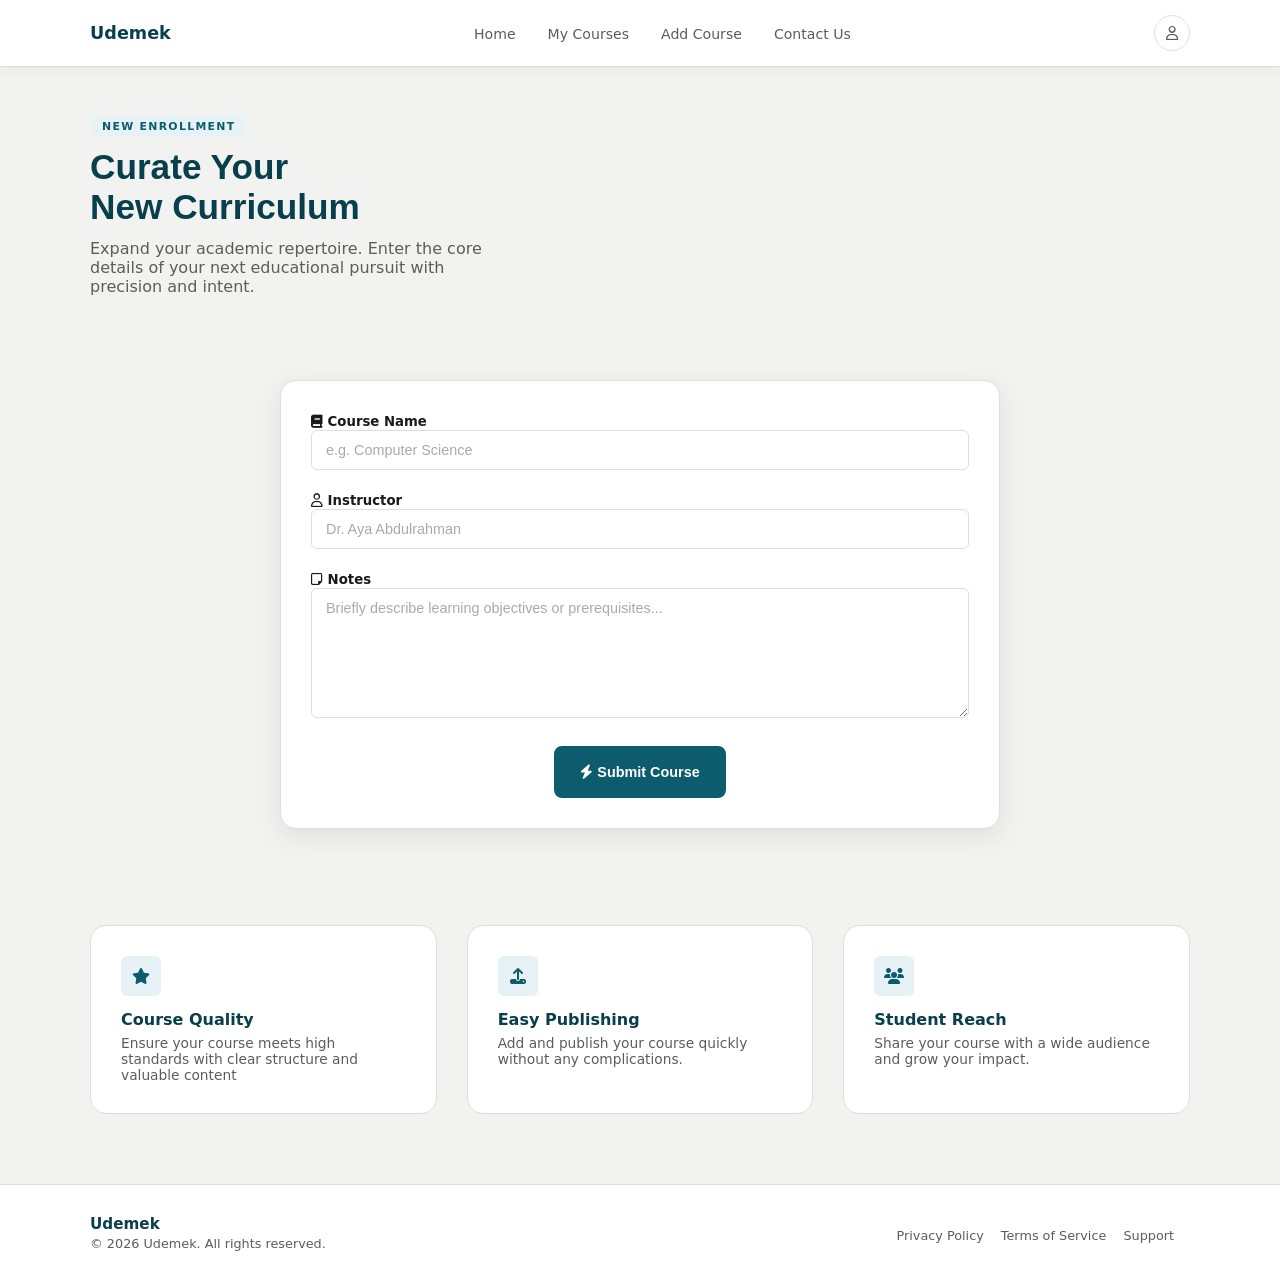
==== add.html @ 5575393f "finish add page" ====
<!DOCTYPE html>
<html lang="en">

<head>
    <meta charset="UTF-8" />
    <meta name="viewport" content="width=device-width, initial-scale=1.0" />
    <title>Udemek</title>
    <link rel="stylesheet" href="https://cdnjs.cloudflare.com/ajax/libs/font-awesome/6.5.1/css/all.min.css" />
    <link rel="stylesheet" href="style.css" />
</head>

<body>
    <!-- Header and Nav -->
    <header>
        <div class="container">
            <nav class="navbar">
                <a href="index.html" class="nav-brand"><b>Udemek</b></a>

                <!-- links -->
                <ul class="nav-links">
                    <li><a href="index.html" class="active">Home</a></li>
                    <li><a href="mycourses.html">My Courses</a></li>
                    <li><a href="add.html">Add Course</a></li>
                    <li><a href="contact.html">Contact Us</a></li>
                </ul>

                <!-- Nav right -->
                <div class="nav-right">
                    <a href="#" class="nav-icon" aria-label="Profile">
                        <i class="fa-regular fa-user"></i>
                    </a>
                </div>
            </nav>
        </div>
    </header>

    <!-- main -->
    <main>
        <section class="add-hero">
            <div class="container">
                <div class="add-hero-grid">

                    <div>
                        <span class="label-chip">New Enrollment</span>
                        <h1>Curate Your<br />New Curriculum</h1>
                        <p>
                            Expand your academic repertoire. Enter the core details of your next
                            educational pursuit with precision and intent.
                        </p>
                    </div>

                </div>

            </div>
        </section>

        <!-- Form Section -->
        <section class="form-section">
            <div class="container">
                <div class="form-card">
                    <form action="#" method="get"> <!-- i used get for testing  -->

                        <!-- Course Name -->
                        <div class="form-row">
                            <div class="form-group">
                                <label class="form-label">
                                    <i class="fa-solid fa-book"></i> Course Name
                                </label>
                                <input class="form-input" type="text" placeholder="e.g. Computer Science " />
                            </div>
                        </div>

                        <!-- Instructor -->
                        <div class="form-row ">
                            <div class="form-group">
                                <label class="form-label">
                                    <i class="fa-regular fa-user"></i> Instructor
                                </label>
                                <input class="form-input" type="text" placeholder="Dr. Aya Abdulrahman" />
                            </div>
                        </div>

                        <!-- Notes -->
                        <div class="form-row">
                            <div class="form-group">
                                <label class="form-label">
                                    <i class="fa-regular fa-note-sticky"></i> Notes
                                </label>
                                <textarea class="form-textarea"
                                    placeholder="Briefly describe learning objectives or prerequisites..."></textarea>
                            </div>
                        </div>

                        <!-- Footer -->
                        <div class="form-footer">
                            <button type="submit" class="btn-primary">
                                <i class="fa-solid fa-bolt"></i> Submit Course
                            </button>
                        </div>
                    </form>
                </div>
            </div>
        </section>

        <section class="container">
            <div class="feature-trio">

                <div class="feat-card">
                    <div class="feat-icon">
                        <i class="fa-solid fa-star"></i>
                    </div>
                    <h3>Course Quality</h3>
                    <p>Ensure your course meets high standards with clear structure and valuable content</p>
                </div>

                <div class="feat-card">
                    <div class="feat-icon">
                        <i class="fa-solid fa-upload"></i>
                    </div>
                    <h3>Easy Publishing</h3>
                    <p>Add and publish your course quickly without any complications.</p>
                </div>

                <div class="feat-card">
                    <div class="feat-icon">
                        <i class="fa-solid fa-users"></i>
                    </div>
                    <h3>Student Reach</h3>
                    <p>Share your course with a wide audience and grow your impact.</p>
                </div>

            </div>
        </section>
    </main>

    <!-- footer -->
    <footer>
        <div class="container">
            <div class="footer-inner">
                <div>
                    <div class="footer-name">Udemek</div>
                    <div class="footer-copy">© 2026 Udemek. All rights reserved.</div>
                </div>
                <div class="footer-links">
                    <a href="#">Privacy Policy</a>
                    <a href="#">Terms of Service</a>
                    <a href="#">Support</a>
                </div>
            </div>
        </div>
    </footer>
</body>

</html>
---- style.css ----
@import url('https://fonts.googleapis.com/css2?family=Gelasio:ital,wght@0,400..700;1,400..700&family=IBM+Plex+Serif:ital,wght@0,100;0,200;0,300;0,400;0,500;0,600;0,700;1,100;1,200;1,300;1,400;1,500;1,600;1,700&family=Overpass:ital,wght@0,100..900;1,100..900&display=swap');

* {
    margin: 0;
    padding: 0;
    box-sizing: border-box;
}

html {
    scroll-behavior: smooth;
    scrollbar-width: none;
}

body {
    font-family: 'DM Sans', system-ui, sans-serif;
    background-color: #f2f3f0;
    color: #1a1a1a;
    height: 100vh;
}

main {
    flex: 1;
}



a {
    text-decoration: none;
}

ul {
    list-style: none;
}


.container {
    width: 100%;
    width: 1140px;
    margin-left: auto;
    margin-right: auto;
    padding-left: 20px;
    padding-right: 20px;
}


/* Header and Nav */


header {
    position: sticky;
    top: 0;
    z-index: 1000;
    background-color: #ffffff;
    border-bottom: 1px solid #dde0d8;
    box-shadow: 0 2px 10px rgba(13, 92, 110, 0.08);
}

.navbar {
    display: flex;
    align-items: center;
    justify-content: space-between;
    height: 66px;
    gap: 16px;
}

.nav-brand {
    font-weight: 700;
    font-size: 1.1rem;
    color: #083f4d;
    white-space: nowrap;
    flex-shrink: 0;
    transition: color 0.25s ease;
}

.nav-brand:hover {
    color: #0d5c6e;
}

.nav-links {
    display: flex;
    align-items: center;
    gap: 4px;
}

.nav-links a {
    padding: 7px 14px;
    border-radius: 6px;
    font-size: 0.88rem;
    font-weight: 500;
    color: #5c5c5c;
    transition: color 0.25s ease, background-color 0.25s ease;
}

.nav-links a:hover {
    color: #0d5c6e;
    background-color: #e6f2f5;
}


.nav-right {
    display: flex;
    align-items: center;
    gap: 8px;
}

.nav-icon {
    width: 36px;
    height: 36px;
    border-radius: 50%;
    border: 1px solid #dde0d8;
    display: flex;
    align-items: center;
    justify-content: center;
    color: #5c5c5c;
    font-size: 0.88rem;
    transition: 0.25s ease;
}

.nav-icon:hover {
    background-color: #e6f2f5;
    color: #0d5c6e;
}

/* Footer */

footer {
    background-color: #ffffff;
    padding: 30px;
    border-top: 1px solid #dde0d8;
}

.footer-inner {
    display: flex;
    justify-content: space-between;
}

.footer-name {
    font-weight: 700;
    font-size: 0.95rem;
    color: #083f4d;
}

.footer-copy {
    font-size: 0.8rem;
    color: #5c5c5c;
    margin-top: 3px;
}

.footer-links {
    padding: 10px;
    gap: 12px;
}

.footer-links a {
    padding: 6px;
    font-size: 0.8rem;
    color: #5c5c5c;
    transition: 0.25s ease;
}

.footer-links a:hover {
    color: #0d5c6e;
}

/* Home Page */

/* Hero Section */

.hero {
    padding: 100px;
}

.hero-grid {
    display: grid;
    grid-template-columns: repeat(2, 1fr);
    gap: 35px;
}

.hero-title {
    font-family: Verdana, Geneva, Tahoma, sans-serif;
    font-size: bolder;
    color: #083f4d;
    margin-bottom: 15px;
}

.hero-title i {
    color: #0d5c6e;
}

.hero-description {
    font-size: 0.97rem;
    color: #5c5c5c;
    width: 420px;
    margin-bottom: 28px;
}


.hero-cta {
    display: flex;
    flex-wrap: wrap;
    gap: 15px;
}

.hero-cta a {
    padding: 12px 24px;
    border-radius: 8px;
    font-size: 0.95rem;
    font-weight: 500;
    color: #ffffff;
    background-color: #0d5c6e;
    transition: 0.25s ease;
}

.hero-cta a:hover {
    background-color: #083f4d;
    color: #e6f2f5;
}

.hero-image-wrap {
    border-radius: 16px;
}

.hero-image {
    width: 100%;
    height: 340px;
    border-radius: 16px;
    object-fit: cover;
}


/* Features Section */

.features {
    padding: 56px;
}

.section-header {
    margin-bottom: 35px;
}

.section-header h2 {
    font-size: 1.8rem;
    color: #083f4d;
    margin-bottom: 10px;
}

.section-header p {
    color: #5c5c5c;
}

.bento-grid {
    display: grid;
    grid-template-row: repeat(3, 1fr);
    gap: 20px;
}

.bento-card {
    background-color: #ffffff;
    border: 1px solid #dde0d8;
    border-radius: 16px;
    padding: 28px;
    transition: 0.25s ease;
}

.bento-card:hover {
    transform: scale(1.05);
    box-shadow: rgba(13, 92, 110, 0.16) 0px 4px 12px;
}

.bento-icon {
    width: 42px;
    height: 42px;
    background-color: #e6f2f5;
    border-radius: 10px;
    display: flex;
    align-items: center;
    justify-content: center;
    font-size: 1.1rem;
    margin-bottom: 16px;
}

.bento-card h3 {
    font-size: 1.05rem;
    color: #083f4d;
    margin-bottom: 8px;
}

.bento-card p {
    font-size: 0.88rem;
    color: #5c5c5c;
}

.bento-card-dark p {
    color: rgba(255, 255, 255, 0.82);
}

/* CTA Banner */

.cta-banner {
    background-color: #ffffff;
    padding: 100px;
    text-align: center;
}

.cta-banner h2 {
    font-family: Verdana, Geneva, Tahoma, sans-serif;
    font-size: 1.9rem;
    color: #083f4d;
    margin-bottom: 12px;
}

.cta-banner p {
    color: #5c5c5c;
    max-width: 480px;
    margin: auto;
    margin-bottom: 30px;
}

.cta-actions {
    display: flex;
    flex-wrap: wrap;
    gap: 15px;
    justify-content: center;
}

.cta-actions a {
    padding: 12px 24px;
    border-radius: 8px;
    font-weight: 500;
    color: #ffffff;
    background-color: #0d5c6e;
    transition: 0.25s ease;
}

.cta-actions a:hover {
    background-color: #083f4d;
    box-shadow: rgba(13, 92, 110, 0.16) 20px 5px 20px;
}

/* add page */

.add-hero {
    padding: 48px;
}

.add-hero-grid {
    display: grid;
    grid-template-columns: repeat(2, 1fr);
    gap: 350px;
}

.label-chip {
    display: inline-block;
    font-size: 0.68rem;
    font-weight: 700;
    letter-spacing: 0.12em;
    text-transform: uppercase;
    color: #0d5c6e;
    background-color: #e6f2f5;
    padding: 4px 12px;
    border-radius: 20px;
    margin-bottom: 10px;
}

.add-hero-grid h1 {
    font-family: Verdana, Geneva, Tahoma, sans-serif;
    font-size: 2.2rem;
    color: #083f4d;
    margin-bottom: 12px;
}

.add-hero-grid p {
    color: #5c5c5c;
    width: 420px;
}


.form-section {
    padding: 36px;
}

.form-card {
    background-color: #ffffff;
    border: 1px solid #dde0d8;
    border-radius: 16px;
    padding: 30px;
    width: 720px;
    box-shadow: rgba(149, 157, 165, 0.2) 0px 8px 24px;
    margin-left: auto;
    margin-right: auto;
}

.form-row {
    display: grid;
    grid-template-columns: 1fr;
    gap: 20px;
    margin-bottom: 20px;
}


.form-label {
    font-size: 0.83rem;
    font-weight: 600;
    color: #1a1a1a;
}

.form-input,
.form-textarea {
    width: 100%;
    padding: 11px 14px;
    border: 1.5px solid #dde0d8;
    border-radius: 6px;
    background-color: #ffffff;
    font-family: 'DM Sans', sans-serif;
    font-size: 0.9rem;
    color: #1a1a1a;
    outline: none;
    appearance: none;
    -webkit-appearance: none;
    transition: border-color 0.25s ease, box-shadow 0.25s ease;
}

.form-input::placeholder,
.form-textarea::placeholder {
    color: #aaaaaa;
}

.form-input:hover,
.form-textarea:hover {
    border-color: #0d5c6e;
    box-shadow: 0 0 0 3px rgba(13, 92, 110, 0.10);
}

.form-textarea {
    height: 130px;
}

.form-footer {
    display: flex;
    flex-direction: column;
    justify-content: center;
    align-items: center;
    margin-top: 24px;
}

.btn-primary {
    gap: 8px;
    padding: 16px 24px;
    background-color: #0d5c6e;
    color: #ffffff;
    border: 2px solid #0d5c6e;
    border-radius: 8px;
    font-family: 'DM Sans', sans-serif;
    font-size: 0.9rem;
    font-weight: 600;
    cursor: pointer;
    transition: all 0.25s ease;
}

.btn-primary:hover {
    transform: translateY(2px);
    box-shadow: 0 4px 20px rgba(13, 92, 110, 0.22);
}


.feature-trio {
    display: grid;
    grid-template-columns: repeat(3, 1fr);
    gap: 30px;
}

.feat-card {
    background-color: #ffffff;
    border: 1px solid #dde0d8;
    border-radius: 16px;
    padding: 30px;
    transition: all 0.25s ease;
    margin-top: 60px;
    margin-bottom: 70px;
}

.feat-card:hover {
    transform: translateY(2px);
    box-shadow: rgba(13, 92, 110, 0.08) 0px 7px 29px 0px;
}

.feat-icon {
    width: 40px;
    height: 40px;
    background-color: #e6f2f5;
    color: #0d5c6e;
    border-radius: 6px;
    display: flex;
    align-items: center;
    justify-content: center;
    font-size: 1rem;
    margin-bottom: 14px;
}

.feat-card h3 {
    font-size: 1rem;
    color: #083f4d;
    margin-bottom: 6px;
}

.feat-card p {
    font-size: 0.86rem;
    color: #5c5c5c;
}
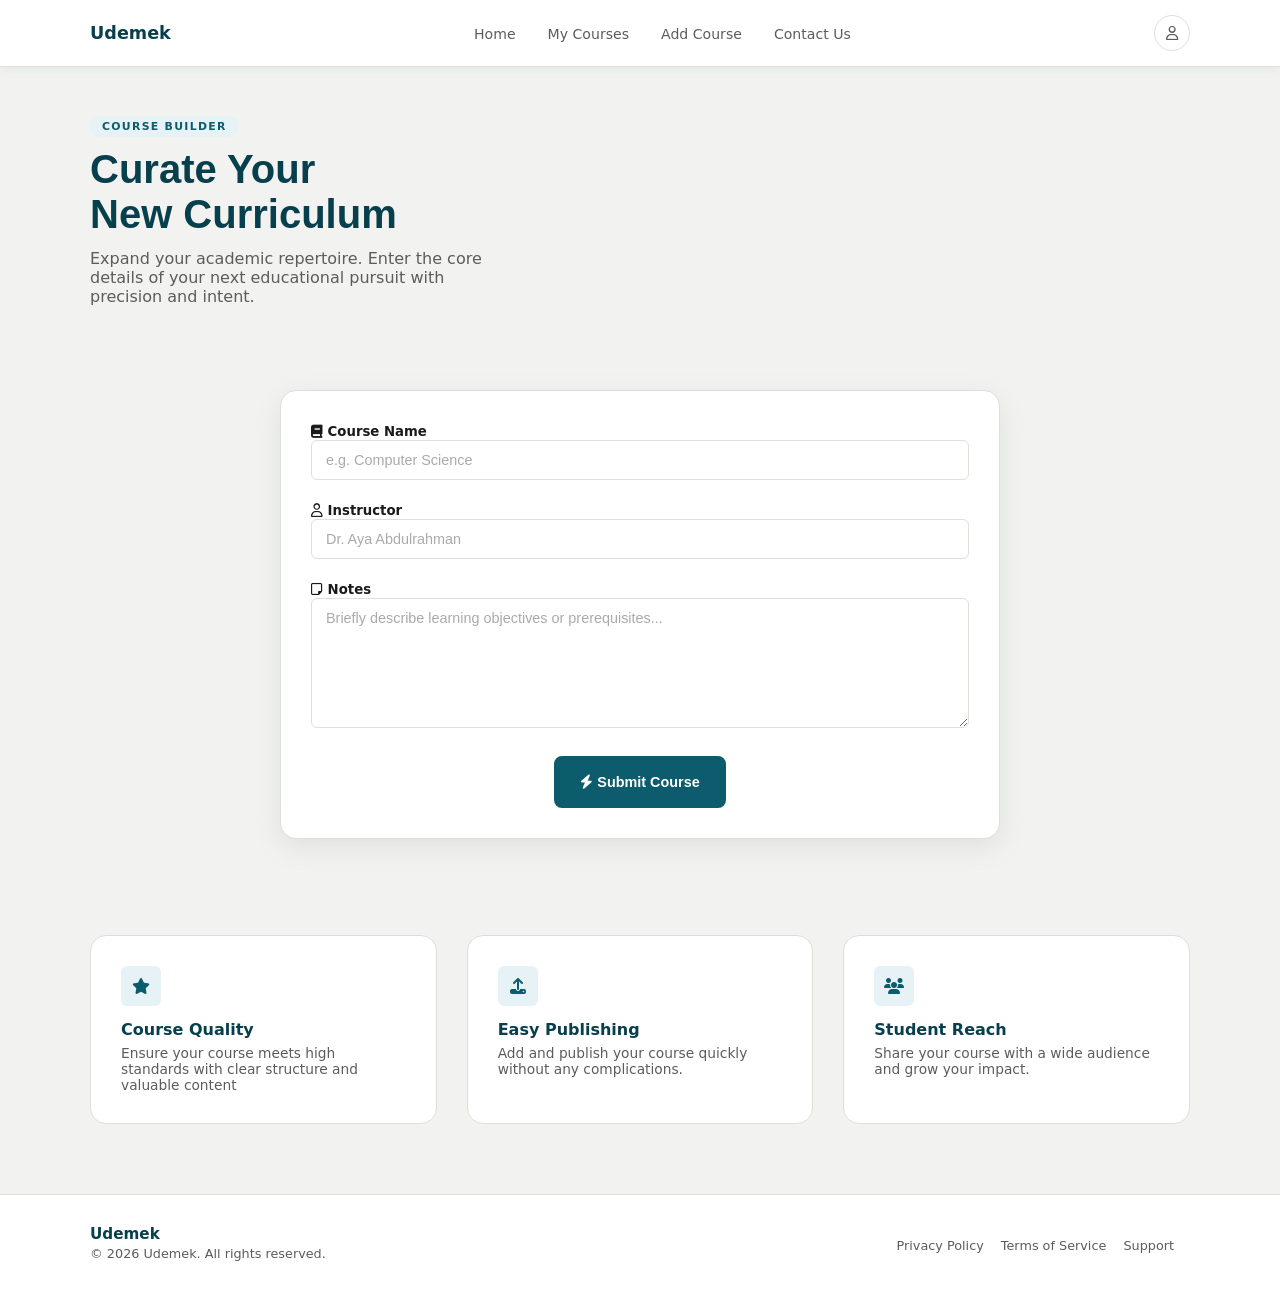
==== commit 617b6154: "finish the project" ====
--- a/add.html
+++ b/add.html
@@ -4,7 +4,7 @@
 <head>
     <meta charset="UTF-8" />
     <meta name="viewport" content="width=device-width, initial-scale=1.0" />
-    <title>Udemek</title>
+    <title>Udemek | Add Courses</title>
     <link rel="stylesheet" href="https://cdnjs.cloudflare.com/ajax/libs/font-awesome/6.5.1/css/all.min.css" />
     <link rel="stylesheet" href="style.css" />
 </head>
@@ -41,7 +41,7 @@
                 <div class="add-hero-grid">
 
                     <div>
-                        <span class="label-chip">New Enrollment</span>
+                        <span class="label">Course Builder </span>
                         <h1>Curate Your<br />New Curriculum</h1>
                         <p>
                             Expand your academic repertoire. Enter the core details of your next
@@ -110,7 +110,8 @@
                         <i class="fa-solid fa-star"></i>
                     </div>
                     <h3>Course Quality</h3>
-                    <p>Ensure your course meets high standards with clear structure and valuable content</p>
+                    <p>Ensure your course meets high standards with clear structure and valuable content
+                    </p>
                 </div>
 
                 <div class="feat-card">
--- a/style.css
+++ b/style.css
@@ -40,407 +40,6 @@
     margin-right: auto;
     padding-left: 20px;
     padding-right: 20px;
-}
-
-
-/* Header and Nav */
-
-
-header {
-    position: sticky;
-    top: 0;
-    z-index: 1000;
-    background-color: #ffffff;
-    border-bottom: 1px solid #dde0d8;
-    box-shadow: 0 2px 10px rgba(13, 92, 110, 0.08);
-}
-
-.navbar {
-    display: flex;
-    align-items: center;
-    justify-content: space-between;
-    height: 66px;
-    gap: 16px;
-}
-
-.nav-brand {
-    font-weight: 700;
-    font-size: 1.1rem;
-    color: #083f4d;
-    white-space: nowrap;
-    flex-shrink: 0;
-    transition: color 0.25s ease;
-}
-
-.nav-brand:hover {
-    color: #0d5c6e;
-}
-
-.nav-links {
-    display: flex;
-    align-items: center;
-    gap: 4px;
-}
-
-.nav-links a {
-    padding: 7px 14px;
-    border-radius: 6px;
-    font-size: 0.88rem;
-    font-weight: 500;
-    color: #5c5c5c;
-    transition: color 0.25s ease, background-color 0.25s ease;
-}
-
-.nav-links a:hover {
-    color: #0d5c6e;
-    background-color: #e6f2f5;
-}
-
-
-.nav-right {
-    display: flex;
-    align-items: center;
-    gap: 8px;
-}
-
-.nav-icon {
-    width: 36px;
-    height: 36px;
-    border-radius: 50%;
-    border: 1px solid #dde0d8;
-    display: flex;
-    align-items: center;
-    justify-content: center;
-    color: #5c5c5c;
-    font-size: 0.88rem;
-    transition: 0.25s ease;
-}
-
-.nav-icon:hover {
-    background-color: #e6f2f5;
-    color: #0d5c6e;
-}
-
-/* Footer */
-
-footer {
-    background-color: #ffffff;
-    padding: 30px;
-    border-top: 1px solid #dde0d8;
-}
-
-.footer-inner {
-    display: flex;
-    justify-content: space-between;
-}
-
-.footer-name {
-    font-weight: 700;
-    font-size: 0.95rem;
-    color: #083f4d;
-}
-
-.footer-copy {
-    font-size: 0.8rem;
-    color: #5c5c5c;
-    margin-top: 3px;
-}
-
-.footer-links {
-    padding: 10px;
-    gap: 12px;
-}
-
-.footer-links a {
-    padding: 6px;
-    font-size: 0.8rem;
-    color: #5c5c5c;
-    transition: 0.25s ease;
-}
-
-.footer-links a:hover {
-    color: #0d5c6e;
-}
-
-/* Home Page */
-
-/* Hero Section */
-
-.hero {
-    padding: 100px;
-}
-
-.hero-grid {
-    display: grid;
-    grid-template-columns: repeat(2, 1fr);
-    gap: 35px;
-}
-
-.hero-title {
-    font-family: Verdana, Geneva, Tahoma, sans-serif;
-    font-size: bolder;
-    color: #083f4d;
-    margin-bottom: 15px;
-}
-
-.hero-title i {
-    color: #0d5c6e;
-}
-
-.hero-description {
-    font-size: 0.97rem;
-    color: #5c5c5c;
-    width: 420px;
-    margin-bottom: 28px;
-}
-
-
-.hero-cta {
-    display: flex;
-    flex-wrap: wrap;
-    gap: 15px;
-}
-
-.hero-cta a {
-    padding: 12px 24px;
-    border-radius: 8px;
-    font-size: 0.95rem;
-    font-weight: 500;
-    color: #ffffff;
-    background-color: #0d5c6e;
-    transition: 0.25s ease;
-}
-
-.hero-cta a:hover {
-    background-color: #083f4d;
-    color: #e6f2f5;
-}
-
-.hero-image-wrap {
-    border-radius: 16px;
-}
-
-.hero-image {
-    width: 100%;
-    height: 340px;
-    border-radius: 16px;
-    object-fit: cover;
-}
-
-
-/* Features Section */
-
-.features {
-    padding: 56px;
-}
-
-.section-header {
-    margin-bottom: 35px;
-}
-
-.section-header h2 {
-    font-size: 1.8rem;
-    color: #083f4d;
-    margin-bottom: 10px;
-}
-
-.section-header p {
-    color: #5c5c5c;
-}
-
-.bento-grid {
-    display: grid;
-    grid-template-row: repeat(3, 1fr);
-    gap: 20px;
-}
-
-.bento-card {
-    background-color: #ffffff;
-    border: 1px solid #dde0d8;
-    border-radius: 16px;
-    padding: 28px;
-    transition: 0.25s ease;
-}
-
-.bento-card:hover {
-    transform: scale(1.05);
-    box-shadow: rgba(13, 92, 110, 0.16) 0px 4px 12px;
-}
-
-.bento-icon {
-    width: 42px;
-    height: 42px;
-    background-color: #e6f2f5;
-    border-radius: 10px;
-    display: flex;
-    align-items: center;
-    justify-content: center;
-    font-size: 1.1rem;
-    margin-bottom: 16px;
-}
-
-.bento-card h3 {
-    font-size: 1.05rem;
-    color: #083f4d;
-    margin-bottom: 8px;
-}
-
-.bento-card p {
-    font-size: 0.88rem;
-    color: #5c5c5c;
-}
-
-.bento-card-dark p {
-    color: rgba(255, 255, 255, 0.82);
-}
-
-/* CTA Banner */
-
-.cta-banner {
-    background-color: #ffffff;
-    padding: 100px;
-    text-align: center;
-}
-
-.cta-banner h2 {
-    font-family: Verdana, Geneva, Tahoma, sans-serif;
-    font-size: 1.9rem;
-    color: #083f4d;
-    margin-bottom: 12px;
-}
-
-.cta-banner p {
-    color: #5c5c5c;
-    max-width: 480px;
-    margin: auto;
-    margin-bottom: 30px;
-}
-
-.cta-actions {
-    display: flex;
-    flex-wrap: wrap;
-    gap: 15px;
-    justify-content: center;
-}
-
-.cta-actions a {
-    padding: 12px 24px;
-    border-radius: 8px;
-    font-weight: 500;
-    color: #ffffff;
-    background-color: #0d5c6e;
-    transition: 0.25s ease;
-}
-
-.cta-actions a:hover {
-    background-color: #083f4d;
-    box-shadow: rgba(13, 92, 110, 0.16) 20px 5px 20px;
-}
-
-/* add page */
-
-.add-hero {
-    padding: 48px;
-}
-
-.add-hero-grid {
-    display: grid;
-    grid-template-columns: repeat(2, 1fr);
-    gap: 350px;
-}
-
-.label-chip {
-    display: inline-block;
-    font-size: 0.68rem;
-    font-weight: 700;
-    letter-spacing: 0.12em;
-    text-transform: uppercase;
-    color: #0d5c6e;
-    background-color: #e6f2f5;
-    padding: 4px 12px;
-    border-radius: 20px;
-    margin-bottom: 10px;
-}
-
-.add-hero-grid h1 {
-    font-family: Verdana, Geneva, Tahoma, sans-serif;
-    font-size: 2.2rem;
-    color: #083f4d;
-    margin-bottom: 12px;
-}
-
-.add-hero-grid p {
-    color: #5c5c5c;
-    width: 420px;
-}
-
-
-.form-section {
-    padding: 36px;
-}
-
-.form-card {
-    background-color: #ffffff;
-    border: 1px solid #dde0d8;
-    border-radius: 16px;
-    padding: 30px;
-    width: 720px;
-    box-shadow: rgba(149, 157, 165, 0.2) 0px 8px 24px;
-    margin-left: auto;
-    margin-right: auto;
-}
-
-.form-row {
-    display: grid;
-    grid-template-columns: 1fr;
-    gap: 20px;
-    margin-bottom: 20px;
-}
-
-
-.form-label {
-    font-size: 0.83rem;
-    font-weight: 600;
-    color: #1a1a1a;
-}
-
-.form-input,
-.form-textarea {
-    width: 100%;
-    padding: 11px 14px;
-    border: 1.5px solid #dde0d8;
-    border-radius: 6px;
-    background-color: #ffffff;
-    font-family: 'DM Sans', sans-serif;
-    font-size: 0.9rem;
-    color: #1a1a1a;
-    outline: none;
-    appearance: none;
-    -webkit-appearance: none;
-    transition: border-color 0.25s ease, box-shadow 0.25s ease;
-}
-
-.form-input::placeholder,
-.form-textarea::placeholder {
-    color: #aaaaaa;
-}
-
-.form-input:hover,
-.form-textarea:hover {
-    border-color: #0d5c6e;
-    box-shadow: 0 0 0 3px rgba(13, 92, 110, 0.10);
-}
-
-.form-textarea {
-    height: 130px;
-}
-
-.form-footer {
-    display: flex;
-    flex-direction: column;
-    justify-content: center;
-    align-items: center;
-    margin-top: 24px;
 }
 
 .btn-primary {
@@ -457,9 +56,413 @@
     transition: all 0.25s ease;
 }
 
+
 .btn-primary:hover {
     transform: translateY(2px);
     box-shadow: 0 4px 20px rgba(13, 92, 110, 0.22);
+}
+
+
+/* Header and Nav */
+
+
+header {
+    position: sticky;
+    top: 0;
+    z-index: 1000;
+    background-color: #ffffff;
+    border-bottom: 1px solid #dde0d8;
+    box-shadow: 0 2px 10px rgba(13, 92, 110, 0.08);
+}
+
+.navbar {
+    display: flex;
+    align-items: center;
+    justify-content: space-between;
+    height: 66px;
+    gap: 16px;
+}
+
+.nav-brand {
+    font-weight: 700;
+    font-size: 1.1rem;
+    color: #083f4d;
+    white-space: nowrap;
+    flex-shrink: 0;
+    transition: color 0.25s ease;
+}
+
+.nav-brand:hover {
+    color: #0d5c6e;
+}
+
+.nav-links {
+    display: flex;
+    align-items: center;
+    gap: 4px;
+}
+
+.nav-links a {
+    padding: 7px 14px;
+    border-radius: 6px;
+    font-size: 0.88rem;
+    font-weight: 500;
+    color: #5c5c5c;
+    transition: color 0.25s ease, background-color 0.25s ease;
+}
+
+.nav-links a:hover {
+    color: #0d5c6e;
+    background-color: #e6f2f5;
+}
+
+
+.nav-right {
+    display: flex;
+    align-items: center;
+    gap: 8px;
+}
+
+.nav-icon {
+    width: 36px;
+    height: 36px;
+    border-radius: 50%;
+    border: 1px solid #dde0d8;
+    display: flex;
+    align-items: center;
+    justify-content: center;
+    color: #5c5c5c;
+    font-size: 0.88rem;
+    transition: 0.25s ease;
+}
+
+.nav-icon:hover {
+    background-color: #e6f2f5;
+    color: #0d5c6e;
+}
+
+/* Footer */
+
+footer {
+    background-color: #ffffff;
+    padding: 30px;
+    border-top: 1px solid #dde0d8;
+}
+
+.footer-inner {
+    display: flex;
+    justify-content: space-between;
+}
+
+.footer-name {
+    font-weight: 700;
+    font-size: 0.95rem;
+    color: #083f4d;
+}
+
+.footer-copy {
+    font-size: 0.8rem;
+    color: #5c5c5c;
+    margin-top: 3px;
+}
+
+.footer-links {
+    padding: 10px;
+    gap: 12px;
+}
+
+.footer-links a {
+    padding: 6px;
+    font-size: 0.8rem;
+    color: #5c5c5c;
+    transition: 0.25s ease;
+}
+
+.footer-links a:hover {
+    color: #0d5c6e;
+}
+
+/* Home Page */
+
+/* Hero Section */
+
+.hero {
+    padding: 100px;
+}
+
+.hero-grid {
+    display: grid;
+    grid-template-columns: repeat(2, 1fr);
+    gap: 35px;
+}
+
+.hero-title {
+    font-family: Verdana, Geneva, Tahoma, sans-serif;
+    font-size: 2.5rem;
+    font-size: bolder;
+    color: #083f4d;
+    margin-bottom: 15px;
+}
+
+.hero-title i {
+    color: #0d5c6e;
+}
+
+.hero-description {
+    font-size: 0.97rem;
+    color: #5c5c5c;
+    width: 420px;
+    margin-bottom: 28px;
+}
+
+
+.hero-cta {
+    display: flex;
+    flex-wrap: wrap;
+    gap: 15px;
+}
+
+.hero-cta a {
+    padding: 12px 24px;
+    border-radius: 8px;
+    font-size: 0.95rem;
+    font-weight: 500;
+    color: #ffffff;
+    background-color: #0d5c6e;
+    transition: 0.25s ease;
+}
+
+.hero-cta a:hover {
+    background-color: #083f4d;
+    color: #e6f2f5;
+}
+
+.hero-image-wrap {
+    border-radius: 16px;
+}
+
+.hero-image {
+    width: 100%;
+    height: 340px;
+    border-radius: 16px;
+    object-fit: cover;
+}
+
+
+/* Features Section */
+
+.features {
+    padding: 56px;
+}
+
+.section-header {
+    margin-bottom: 35px;
+}
+
+.section-header h2 {
+    font-family: Verdana, Geneva, Tahoma, sans-serif;
+    font-size: 1.8rem;
+    color: #083f4d;
+    margin-bottom: 10px;
+}
+
+.section-header p {
+    color: #5c5c5c;
+}
+
+.bento-grid {
+    display: grid;
+    grid-template-rows: repeat(3, 1fr);
+    gap: 20px;
+}
+
+.bento-card {
+    background-color: #ffffff;
+    border: 1px solid #dde0d8;
+    border-radius: 16px;
+    padding: 28px;
+    transition: 0.25s ease;
+}
+
+.bento-card:hover {
+    transform: scale(1.05);
+    box-shadow: rgba(13, 92, 110, 0.16) 0px 4px 12px;
+}
+
+.bento-icon {
+    width: 42px;
+    height: 42px;
+    background-color: #e6f2f5;
+    border-radius: 10px;
+    display: flex;
+    align-items: center;
+    justify-content: center;
+    font-size: 1.1rem;
+    margin-bottom: 16px;
+}
+
+.bento-card h3 {
+    font-size: 1.05rem;
+    color: #083f4d;
+    margin-bottom: 8px;
+}
+
+.bento-card p {
+    font-size: 0.88rem;
+    color: #5c5c5c;
+}
+
+.bento-card-dark p {
+    color: rgba(255, 255, 255, 0.82);
+}
+
+/* CTA Banner */
+
+.cta-banner {
+    background-color: #ffffff;
+    padding: 100px;
+    text-align: center;
+}
+
+.cta-banner h2 {
+    font-family: Verdana, Geneva, Tahoma, sans-serif;
+    font-size: 1.9rem;
+    color: #083f4d;
+    margin-bottom: 12px;
+}
+
+.cta-banner p {
+    color: #5c5c5c;
+    max-width: 480px;
+    margin: auto;
+    margin-bottom: 30px;
+}
+
+.cta-actions {
+    display: flex;
+    flex-wrap: wrap;
+    gap: 15px;
+    justify-content: center;
+}
+
+.cta-actions a {
+    padding: 12px 24px;
+    border-radius: 8px;
+    font-weight: 500;
+    color: #ffffff;
+    background-color: #0d5c6e;
+    transition: 0.25s ease;
+}
+
+.cta-actions a:hover {
+    background-color: #083f4d;
+    box-shadow: rgba(13, 92, 110, 0.16) 20px 5px 20px;
+}
+
+/* add page */
+
+.add-hero {
+    padding: 48px;
+}
+
+.add-hero-grid {
+    display: grid;
+    grid-template-columns: repeat(2, 1fr);
+    gap: 350px;
+}
+
+.label {
+    display: inline-block;
+    font-size: 0.68rem;
+    font-weight: 700;
+    letter-spacing: 0.12em;
+    text-transform: uppercase;
+    color: #0d5c6e;
+    background-color: #e6f2f5;
+    padding: 4px 12px;
+    border-radius: 20px;
+    margin-bottom: 10px;
+}
+
+.add-hero-grid h1 {
+    font-family: Verdana, Geneva, Tahoma, sans-serif;
+    font-size: 2.5rem;
+    color: #083f4d;
+    margin-bottom: 12px;
+}
+
+.add-hero-grid p {
+    color: #5c5c5c;
+    width: 420px;
+}
+
+
+.form-section {
+    padding: 36px;
+}
+
+.form-card {
+    background-color: #ffffff;
+    border: 1px solid #dde0d8;
+    border-radius: 16px;
+    padding: 30px;
+    width: 720px;
+    box-shadow: rgba(149, 157, 165, 0.2) 0px 8px 24px;
+    margin-left: auto;
+    margin-right: auto;
+}
+
+.form-row {
+    display: grid;
+    grid-template-columns: 1fr;
+    gap: 20px;
+    margin-bottom: 20px;
+}
+
+
+.form-label {
+    font-size: 0.83rem;
+    font-weight: 600;
+    color: #1a1a1a;
+}
+
+.form-input,
+.form-textarea {
+    width: 100%;
+    padding: 11px 14px;
+    border: 1.5px solid #dde0d8;
+    border-radius: 6px;
+    background-color: #ffffff;
+    font-family: 'DM Sans', sans-serif;
+    font-size: 0.9rem;
+    color: #1a1a1a;
+    outline: none;
+    appearance: none;
+    -webkit-appearance: none;
+    transition: border-color 0.25s ease, box-shadow 0.25s ease;
+}
+
+.form-input::placeholder,
+.form-textarea::placeholder {
+    color: #aaaaaa;
+}
+
+.form-input:hover,
+.form-textarea:hover {
+    border-color: #0d5c6e;
+    box-shadow: 0 0 0 3px rgba(13, 92, 110, 0.10);
+}
+
+.form-textarea {
+    height: 130px;
+}
+
+.form-footer {
+    display: flex;
+    flex-direction: column;
+    justify-content: center;
+    align-items: center;
+    margin-top: 24px;
 }
 
 
@@ -506,4 +509,397 @@
 .feat-card p {
     font-size: 0.86rem;
     color: #5c5c5c;
+}
+
+/* my courses page */
+
+.page-header {
+    margin-top: 20px;
+    padding: 50px;
+}
+
+.page-header-inner {
+    display: grid;
+    grid-template-columns: 1fr auto;
+    gap: 20px;
+}
+
+.page-header h1 {
+    font-family: Verdana, Geneva, Tahoma, sans-serif;
+    font-size: 2.5rem;
+    color: #083f4d;
+    margin-bottom: 20px;
+}
+
+.page-header p {
+    font-size: 0.95rem;
+    color: #5c5c5c;
+    width: 520px;
+}
+
+.stats-row {
+    margin-bottom: 28px;
+}
+
+.stat-card {
+    background-color: #ffffff;
+    border: 1px solid #dde0d8;
+    border-radius: 16px;
+    padding: 30px;
+}
+
+.stat-card:hover {
+    box-shadow: rgba(13, 92, 110, 0.08) 0 2px 10px;
+}
+
+.stat-label {
+    font-size: 0.68rem;
+    font-weight: 700;
+    letter-spacing: 0.5em;
+    text-transform: uppercase;
+    color: #5c5c5c;
+    margin-bottom: 15px;
+}
+
+.stat-number {
+    font-family: Verdana, Geneva, Tahoma, sans-serif;
+    font-size: 3rem;
+    font-weight: 700;
+    color: #083f4d;
+    margin-bottom: 12px;
+}
+
+.stat-number span {
+    font-family: 'DM Sans', sans-serif;
+    font-size: 1rem;
+    font-weight: 400;
+    color: #5c5c5c;
+    margin-left: 5px;
+}
+
+.progress-track {
+    height: 5px;
+    background-color: #dde0d8;
+    border-radius: 3px;
+}
+
+.progress-fill {
+    height: 100%;
+    background-color: #0d5c6e;
+    width: 50%;
+    border-radius: 3px;
+    ;
+}
+
+/*  Table */
+
+.table-wrapper {
+    background-color: #ffffff;
+    border: 1px solid #dde0d8;
+    border-radius: 16px;
+    box-shadow: rgba(13, 92, 110, 0.08) 0 2px 10px;
+    margin-bottom: 50px;
+}
+
+.courses-table {
+    width: 100%;
+    border-collapse: collapse;
+}
+
+.courses-table thead {
+    border-bottom: 1px solid #dde0d8;
+}
+
+.courses-table thead th {
+    padding: 20px;
+    font-size: 0.83rem;
+    font-weight: 700;
+    text-transform: uppercase;
+    color: #5c5c5c;
+    text-align: left;
+}
+
+.courses-table tbody tr {
+    border-bottom: 1px solid #dde0d8;
+    transition: all 0.25s ease;
+}
+
+
+.courses-table tbody tr:hover {
+    background-color: #f2f3f0;
+}
+
+.courses-table tbody td {
+    padding: 20px;
+    font-size: 0.9rem;
+    color: #1a1a1a;
+}
+
+.td-name-cell {
+    display: flex;
+    align-items: center;
+    gap: 15px;
+}
+
+.td-icon {
+    width: 36px;
+    height: 36px;
+    background-color: #e6f2f5;
+    color: #0d5c6e;
+    border-radius: 6px;
+    display: flex;
+    align-items: center;
+    justify-content: center;
+    font-size: 0.88rem;
+}
+
+.td-course-title {
+    font-weight: 600;
+    color: #083f4d;
+    font-size: 0.92rem;
+}
+
+.td-instructor {
+    color: #5c5c5c;
+}
+
+
+.td-action {
+    width: 36px;
+    height: 36px;
+    border-radius: 6px;
+    display: flex;
+    align-items: center;
+    justify-content: center;
+    color: #5c5c5c;
+    font-size: 0.9rem;
+    transition: all 0.25 ease;
+}
+
+.td-action:hover {
+    color: #0d5c6e;
+}
+
+.pagination {
+    display: flex;
+    align-items: center;
+    justify-content: center;
+    padding: 20px;
+    font-size: 0.83rem;
+    color: #5c5c5c;
+}
+
+.pagination-buttons {
+    display: flex;
+    gap: 6px;
+}
+
+.page-btn {
+    width: 34px;
+    height: 34px;
+    border-radius: 6px;
+    border: 1.5px solid #dde0d8;
+    background-color: #ffffff;
+    display: flex;
+    align-items: center;
+    justify-content: center;
+    font-size: 0.9rem;
+    font-weight: 500;
+    color: #5c5c5c;
+    transition: all 0.25s ease;
+}
+
+.page-btn:hover {
+    border-color: #0d5c6e;
+    color: #0d5c6e;
+}
+
+.page-btn.active {
+    background-color: #0d5c6e;
+    color: #ffffff;
+    border-color: #0d5c6e;
+}
+
+/* Contact page */
+
+.contact-page-header {
+    padding: 50px;
+    display: flex;
+    align-items: center;
+    justify-content: center;
+}
+
+.contact-page-header h1 {
+    font-family: Verdana, Geneva, Tahoma, sans-serif;
+    font-size: 2.5rem;
+    color: #083f4d;
+    margin-bottom: 15px;
+    display: flex;
+    align-items: center;
+    justify-content: center;
+}
+
+.contact-page-header p {
+    color: #5c5c5c;
+    width: 540px;
+}
+
+.contact-grid {
+    display: grid;
+    grid-template-columns: repeat(2, 1fr);
+    gap: 20px;
+    padding: 30px;
+}
+
+.info-card {
+    background-color: #ffffff;
+    border: 1px solid #dde0d8;
+    border-radius: 16px;
+    padding: 26px;
+    box-shadow: rgba(13, 92, 110, 0.08) 0 2px 10px;
+    height: 300px;
+}
+
+.info-section {
+    margin-bottom: 20px;
+}
+
+.info-section-label {
+    font-size: 0.68rem;
+    font-weight: 700;
+    letter-spacing: 0.11em;
+    text-transform: uppercase;
+    color: #5c5c5c;
+    margin-bottom: 10px;
+}
+
+.info-address {
+    font-size: 0.9rem;
+    color: #1a1a1a;
+}
+
+.contact-detail {
+    display: flex;
+    align-items: center;
+    gap: 10px;
+    font-size: 0.9rem;
+    color: #0d5c6e;
+    margin-bottom: 8px;
+}
+
+.contact-detail i {
+    width: 16px;
+}
+
+.social-row {
+    display: flex;
+    gap: 10px;
+    margin-top: 4px;
+}
+
+.social-btn {
+    width: 36px;
+    height: 36px;
+    border-radius: 6px;
+    border: 1.5px solid #dde0d8;
+    display: flex;
+    align-items: center;
+    justify-content: center;
+    color: #5c5c5c;
+    font-size: 0.9rem;
+    transition: all 0.25 ease;
+}
+
+.social-btn:hover {
+    background-color: #e6f2f5;
+    color: #0d5c6e;
+}
+
+.contact-form-card {
+    background-color: #ffffff;
+    border: 1px solid #dde0d8;
+    border-radius: 16px;
+    padding: 30px;
+    margin-bottom: 50px;
+    box-shadow: rgba(13, 92, 110, 0.08) 0 2px 10px;
+}
+
+.send-btn {
+    display: inline-flex;
+    align-items: center;
+    gap: 10px;
+    padding: 12px 26px;
+    background-color: #0d5c6e;
+    color: #ffffff;
+    border: none;
+    border-radius: 6px;
+    font-family: 'DM Sans', sans-serif;
+    font-size: 0.95rem;
+    font-weight: 600;
+    cursor: pointer;
+    transition: all 0.25s ease;
+}
+
+
+.send-btn:hover {
+    transform: translateY(2px);
+    background-color: #083f4d;
+}
+
+.inquiries-section {
+    padding-bottom: 60px;
+}
+
+.inquiries-section h2 {
+    display: flex;
+    justify-content: center;
+    font-family: Verdana, Geneva, Tahoma, sans-serif;
+    font-size: 1.7rem;
+    color: #083f4d;
+    margin-bottom: 24px;
+}
+
+.inquiry-grid {
+    display: grid;
+    grid-template-columns: repeat(3, 1fr);
+    gap: 20px;
+    padding: 20px;
+}
+
+.inquiry-card {
+    background-color: #ffffff;
+    border: 1px solid #dde0d8;
+    border-radius: 16px;
+    padding: 24px;
+    box-shadow: rgba(13, 92, 110, 0.16) 0 8px 40px;
+    transition: all 0.25s ease;
+}
+
+.inquiry-card:hover {
+    transform: scale(1.05);
+}
+
+
+.inquiry-icon {
+    width: 38px;
+    height: 38px;
+    background-color: #e6f2f5;
+    color: #0d5c6e;
+    border-radius: 6px;
+    display: flex;
+    align-items: center;
+    justify-content: center;
+    font-size: 0.95rem;
+    margin-bottom: 14px;
+}
+
+.inquiry-card h3 {
+    font-size: 1rem;
+    color: #083f4d;
+    margin-bottom: 6px;
+}
+
+.inquiry-card p {
+    font-size: 0.86rem;
+    color: #5c5c5c;
 }
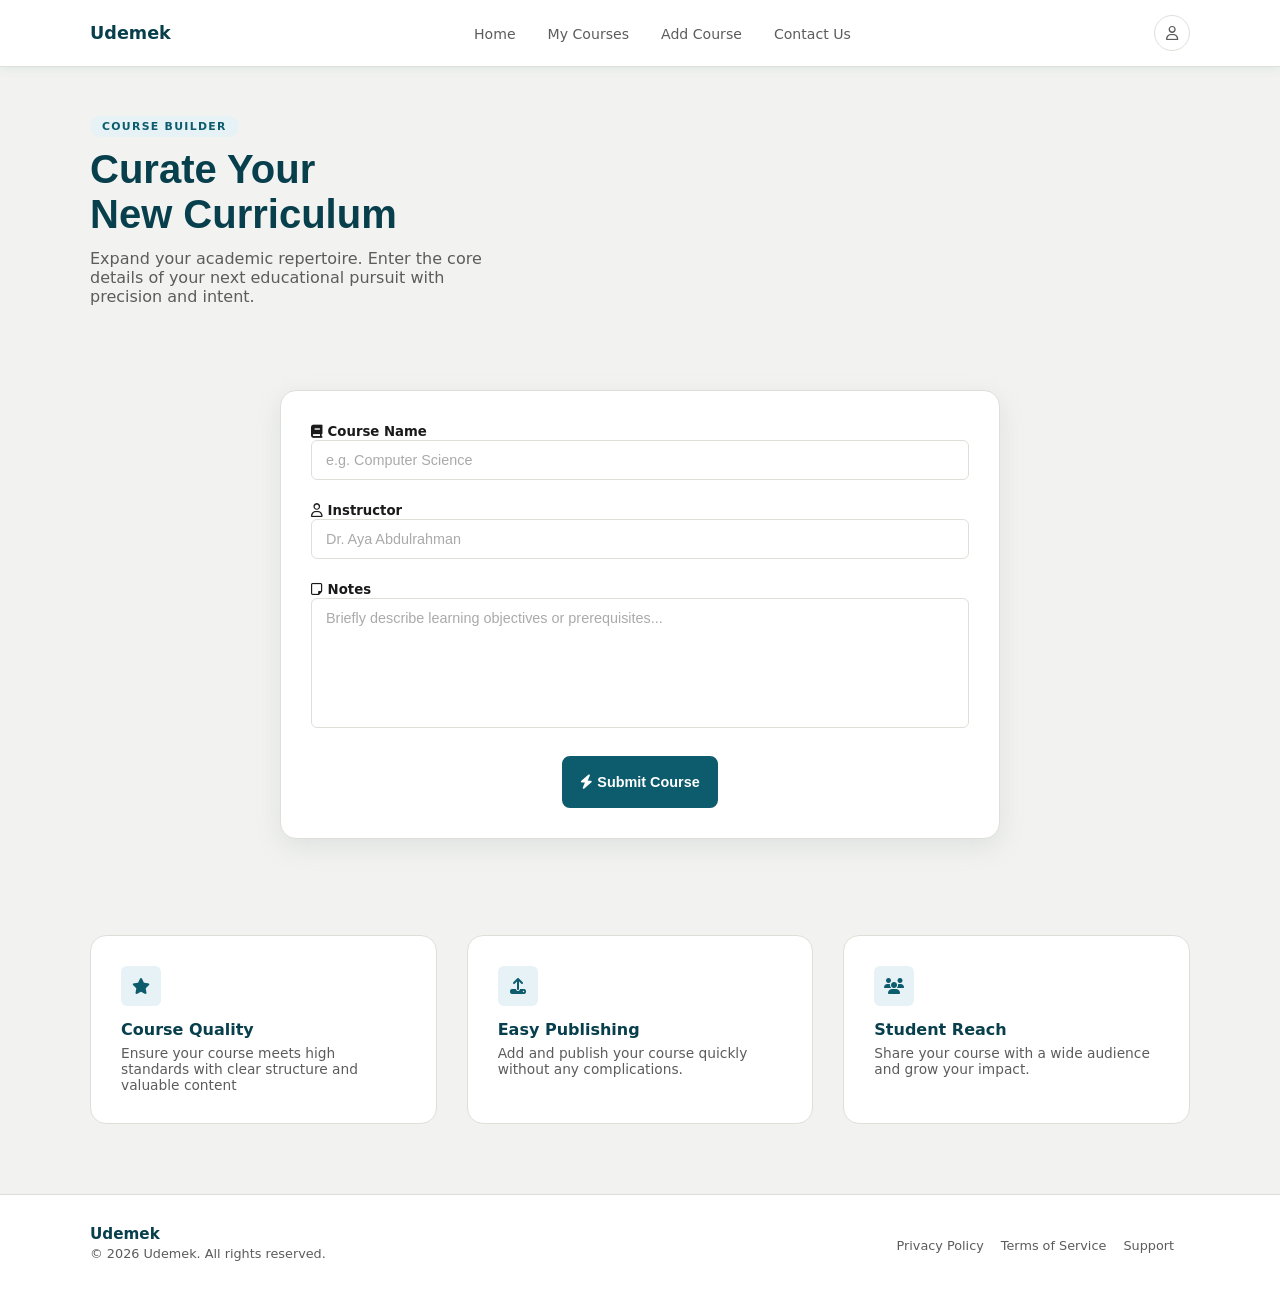
==== commit b8f471f1: "add a new section in my courses page" ====
--- a/add.html
+++ b/add.html
@@ -26,7 +26,7 @@
 
                 <!-- Nav right -->
                 <div class="nav-right">
-                    <a href="#" class="nav-icon" aria-label="Profile">
+                    <a href="#" class="nav-icon">
                         <i class="fa-regular fa-user"></i>
                     </a>
                 </div>
--- a/style.css
+++ b/style.css
@@ -18,11 +18,6 @@
     height: 100vh;
 }
 
-main {
-    flex: 1;
-}
-
-
 
 a {
     text-decoration: none;
@@ -30,6 +25,10 @@
 
 ul {
     list-style: none;
+}
+
+textarea {
+    resize: none;
 }
 
 
@@ -44,7 +43,7 @@
 
 .btn-primary {
     gap: 8px;
-    padding: 16px 24px;
+    padding: 16px;
     background-color: #0d5c6e;
     color: #ffffff;
     border: 2px solid #0d5c6e;
@@ -62,6 +61,44 @@
     box-shadow: 0 4px 20px rgba(13, 92, 110, 0.22);
 }
 
+.form-row {
+    display: grid;
+    grid-template-columns: 1fr;
+    gap: 20px;
+    margin-bottom: 20px;
+}
+
+
+.form-label {
+    font-size: 0.83rem;
+    font-weight: 600;
+    color: #1a1a1a;
+}
+
+.form-input,
+.form-textarea {
+    width: 100%;
+    padding: 11px 14px;
+    border: 1.5px solid #dde0d8;
+    border-radius: 6px;
+    background-color: #ffffff;
+    font-family: 'DM Sans', sans-serif;
+    font-size: 0.9rem;
+    color: #1a1a1a;
+    outline: none;
+    transition: border-color 0.25s ease, box-shadow 0.25s ease;
+}
+
+.form-input::placeholder,
+.form-textarea::placeholder {
+    color: #aaaaaa;
+}
+
+.form-input:hover,
+.form-textarea:hover {
+    border-color: #0d5c6e;
+}
+
 
 /* Header and Nav */
 
@@ -115,6 +152,7 @@
     color: #0d5c6e;
     background-color: #e6f2f5;
 }
+
 
 
 .nav-right {
@@ -412,46 +450,7 @@
     margin-right: auto;
 }
 
-.form-row {
-    display: grid;
-    grid-template-columns: 1fr;
-    gap: 20px;
-    margin-bottom: 20px;
-}
-
-
-.form-label {
-    font-size: 0.83rem;
-    font-weight: 600;
-    color: #1a1a1a;
-}
-
-.form-input,
-.form-textarea {
-    width: 100%;
-    padding: 11px 14px;
-    border: 1.5px solid #dde0d8;
-    border-radius: 6px;
-    background-color: #ffffff;
-    font-family: 'DM Sans', sans-serif;
-    font-size: 0.9rem;
-    color: #1a1a1a;
-    outline: none;
-    appearance: none;
-    -webkit-appearance: none;
-    transition: border-color 0.25s ease, box-shadow 0.25s ease;
-}
-
-.form-input::placeholder,
-.form-textarea::placeholder {
-    color: #aaaaaa;
-}
-
-.form-input:hover,
-.form-textarea:hover {
-    border-color: #0d5c6e;
-    box-shadow: 0 0 0 3px rgba(13, 92, 110, 0.10);
-}
+
 
 .form-textarea {
     height: 130px;
@@ -537,58 +536,106 @@
     width: 520px;
 }
 
-.stats-row {
-    margin-bottom: 28px;
-}
-
-.stat-card {
-    background-color: #ffffff;
-    border: 1px solid #dde0d8;
-    border-radius: 16px;
-    padding: 30px;
-}
-
-.stat-card:hover {
-    box-shadow: rgba(13, 92, 110, 0.08) 0 2px 10px;
-}
-
-.stat-label {
-    font-size: 0.68rem;
+.btn {
+    gap: 8px;
+    padding: 16px;
+    background-color: #0d5c6e;
+    color: #ffffff;
+    border: 2px solid #0d5c6e;
+    border-radius: 8px;
+    font-family: 'DM Sans', sans-serif;
+    font-size: 0.9rem;
+    font-weight: 600;
+    cursor: pointer;
+    transition: all 0.25s ease;
+}
+
+
+.btn:hover {
+    background-color: #083f4d;
+    border-color: #083f4d;
+    color: #e6f2f5;
+}
+
+
+.cards {
+    display: grid;
+    grid-template-columns: repeat(4, 1fr);
+    gap: 30px;
+    padding: 10px;
+    margin-bottom: 40px;
+    font-family: 'Segoe UI', Tahoma, Geneva, Verdana, sans-serif;
+}
+
+.card {
+    -width: 250px;
+    height: 150px;
+    padding: 24px;
+    border-radius: 24px;
+    display: flex;
+    flex-direction: column;
+    justify-content: space-between;
+    transition: 0.3s ease;
+}
+
+.card-title {
+    font-size: 14px;
+    font-weight: 600;
+    color: #4B5563;
+}
+
+.card-value-container {
+    gap: 10px;
+}
+
+.card-number {
+    font-size: 42px;
     font-weight: 700;
-    letter-spacing: 0.5em;
-    text-transform: uppercase;
-    color: #5c5c5c;
-    margin-bottom: 15px;
-}
-
-.stat-number {
-    font-family: Verdana, Geneva, Tahoma, sans-serif;
-    font-size: 3rem;
-    font-weight: 700;
-    color: #083f4d;
-    margin-bottom: 12px;
-}
-
-.stat-number span {
-    font-family: 'DM Sans', sans-serif;
-    font-size: 1rem;
-    font-weight: 400;
-    color: #5c5c5c;
-    margin-left: 5px;
-}
-
-.progress-track {
-    height: 5px;
-    background-color: #dde0d8;
-    border-radius: 3px;
-}
-
-.progress-fill {
-    height: 100%;
-    background-color: #0d5c6e;
-    width: 50%;
-    border-radius: 3px;
-    ;
+}
+
+.card-dis {
+    font-size: 13px;
+    color: #9CA3AF;
+}
+
+.card-white {
+    background-color: #F8F9FA;
+}
+
+.card-white .card-number {
+    color: #001F3F;
+}
+
+.card-blue {
+    background-color: #D1E3FF;
+}
+
+.card-blue .card-number {
+    color: #1A2B48;
+}
+
+.card-orange {
+    background-color: #FFE0D1;
+}
+
+.card-orange .card-number {
+    color: #4A2411;
+}
+
+.card-orange .card-title {
+    color: #854D0E;
+}
+
+.card-gray {
+    background-color: #E5E7EB;
+}
+
+.card-gray .card-number {
+    color: #111827;
+}
+
+.card:hover {
+    transform: translateY(-5px);
 }
 
 /*  Table */
@@ -739,7 +786,7 @@
     justify-content: center;
 }
 
-.contact-page-header p {
+.contact-page-header span {
     color: #5c5c5c;
     width: 540px;
 }
@@ -871,12 +918,12 @@
     border: 1px solid #dde0d8;
     border-radius: 16px;
     padding: 24px;
-    box-shadow: rgba(13, 92, 110, 0.16) 0 8px 40px;
     transition: all 0.25s ease;
 }
 
 .inquiry-card:hover {
-    transform: scale(1.05);
+    transform: translateY(2px);
+    box-shadow: rgba(13, 92, 110, 0.08) 0px 7px 29px 0px;
 }
 
 
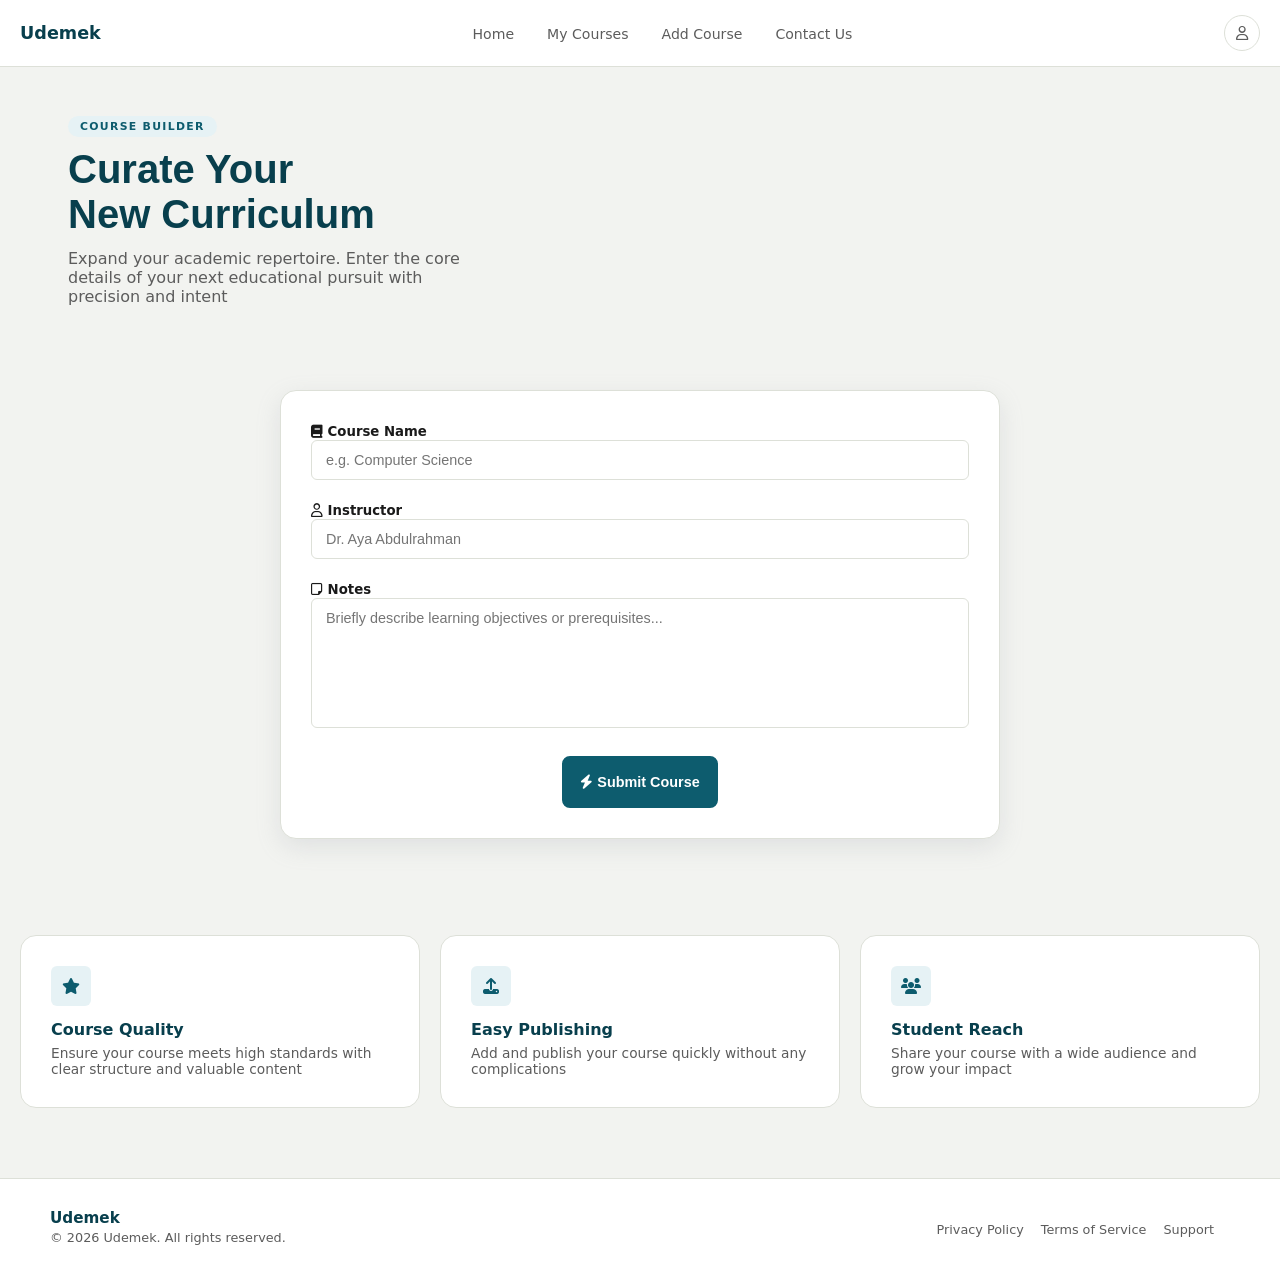
==== commit ba1f941a: "add responsive for tablet" ====
--- a/add.html
+++ b/add.html
@@ -45,7 +45,7 @@
                         <h1>Curate Your<br />New Curriculum</h1>
                         <p>
                             Expand your academic repertoire. Enter the core details of your next
-                            educational pursuit with precision and intent.
+                            educational pursuit with precision and intent
                         </p>
                     </div>
 
@@ -58,7 +58,7 @@
         <section class="form-section">
             <div class="container">
                 <div class="form-card">
-                    <form action="#" method="get"> <!-- i used get for testing  -->
+                    <form action="#">
 
                         <!-- Course Name -->
                         <div class="form-row">
@@ -104,7 +104,6 @@
 
         <section class="container">
             <div class="feature-trio">
-
                 <div class="feat-card">
                     <div class="feat-icon">
                         <i class="fa-solid fa-star"></i>
@@ -119,7 +118,7 @@
                         <i class="fa-solid fa-upload"></i>
                     </div>
                     <h3>Easy Publishing</h3>
-                    <p>Add and publish your course quickly without any complications.</p>
+                    <p>Add and publish your course quickly without any complications</p>
                 </div>
 
                 <div class="feat-card">
@@ -127,9 +126,8 @@
                         <i class="fa-solid fa-users"></i>
                     </div>
                     <h3>Student Reach</h3>
-                    <p>Share your course with a wide audience and grow your impact.</p>
+                    <p>Share your course with a wide audience and grow your impact</p>
                 </div>
-
             </div>
         </section>
     </main>
@@ -137,7 +135,7 @@
     <!-- footer -->
     <footer>
         <div class="container">
-            <div class="footer-inner">
+            <div class="footer-in">
                 <div>
                     <div class="footer-name">Udemek</div>
                     <div class="footer-copy">© 2026 Udemek. All rights reserved.</div>
--- a/style.css
+++ b/style.css
@@ -34,7 +34,6 @@
 
 .container {
     width: 100%;
-    width: 1140px;
     margin-left: auto;
     margin-right: auto;
     padding-left: 20px;
@@ -86,11 +85,11 @@
     font-size: 0.9rem;
     color: #1a1a1a;
     outline: none;
-    transition: border-color 0.25s ease, box-shadow 0.25s ease;
-}
-
-.form-input::placeholder,
-.form-textarea::placeholder {
+    transition: all 0.25 ease;
+}
+
+.form input::placeholder,
+.form textarea::placeholder {
     color: #aaaaaa;
 }
 
@@ -109,7 +108,6 @@
     z-index: 1000;
     background-color: #ffffff;
     border-bottom: 1px solid #dde0d8;
-    box-shadow: 0 2px 10px rgba(13, 92, 110, 0.08);
 }
 
 .navbar {
@@ -124,8 +122,6 @@
     font-weight: 700;
     font-size: 1.1rem;
     color: #083f4d;
-    white-space: nowrap;
-    flex-shrink: 0;
     transition: color 0.25s ease;
 }
 
@@ -136,7 +132,7 @@
 .nav-links {
     display: flex;
     align-items: center;
-    gap: 4px;
+    gap: 5px;
 }
 
 .nav-links a {
@@ -145,7 +141,7 @@
     font-size: 0.88rem;
     font-weight: 500;
     color: #5c5c5c;
-    transition: color 0.25s ease, background-color 0.25s ease;
+    transition: all 0.25 ease;
 }
 
 .nav-links a:hover {
@@ -187,7 +183,7 @@
     border-top: 1px solid #dde0d8;
 }
 
-.footer-inner {
+.footer-in {
     display: flex;
     justify-content: space-between;
 }
@@ -451,7 +447,6 @@
 }
 
 
-
 .form-textarea {
     height: 130px;
 }
@@ -468,7 +463,7 @@
 .feature-trio {
     display: grid;
     grid-template-columns: repeat(3, 1fr);
-    gap: 30px;
+    gap: 20px;
 }
 
 .feat-card {
@@ -638,7 +633,7 @@
     transform: translateY(-5px);
 }
 
-/*  Table */
+/*  Table in my courses */
 
 .table-wrapper {
     background-color: #ffffff;
@@ -650,7 +645,6 @@
 
 .courses-table {
     width: 100%;
-    border-collapse: collapse;
 }
 
 .courses-table thead {
@@ -710,22 +704,6 @@
     color: #5c5c5c;
 }
 
-
-.td-action {
-    width: 36px;
-    height: 36px;
-    border-radius: 6px;
-    display: flex;
-    align-items: center;
-    justify-content: center;
-    color: #5c5c5c;
-    font-size: 0.9rem;
-    transition: all 0.25 ease;
-}
-
-.td-action:hover {
-    color: #0d5c6e;
-}
 
 .pagination {
     display: flex;
@@ -949,4 +927,303 @@
 .inquiry-card p {
     font-size: 0.86rem;
     color: #5c5c5c;
+}
+
+/* Responsive */
+
+/* Mobile */
+@media (max-width: 767px) {
+
+    /* Container */
+    .container {
+        width: 100%;
+        padding-left: 20px;
+        padding-right: 20px;
+    }
+
+    .navbar {
+        height: auto;
+        padding: 12px;
+    }
+
+    .nav-links {
+        display: flex;
+        flex-flow: row wrap;
+        justify-content: center;
+        align-items: center;
+    }
+
+    .nav-links a {
+        font-size: 0.82rem;
+        padding: 10px;
+    }
+
+    /* ── Footer ── */
+    .footer-in {
+        display: grid;
+        grid-template-columns: repeat(2, 1fr);
+        gap: 20px;
+    }
+
+    .footer-links {
+        display: flex;
+        flex-wrap: wrap;
+        gap: 4px;
+    }
+
+    /* ── Home · Hero ── */
+    .hero {
+        padding: 36px;
+    }
+
+    .hero-grid {
+        grid-template-columns: 1fr;
+    }
+
+
+    .hero-title {
+        font-size: 2rem;
+    }
+
+    .hero-description {
+        width: 100%;
+    }
+
+    /* ── Home · Features ── */
+    .features {
+        padding: 32px;
+    }
+
+    .bento-grid {
+        display: grid;
+        grid-template-rows: 1fr;
+    }
+
+    /* ── Home · CTA ── */
+    .cta-banner {
+        padding: 48px;
+    }
+
+    .cta-banner h2 {
+        font-size: 1.4rem;
+    }
+
+    .cta-actions {
+        display: grid;
+        grid-template-rows: 1fr;
+    }
+
+    /* ── My Courses ── */
+    .page-header {
+        padding: 24px;
+    }
+
+    .page-header-inner {
+        grid-template-columns: 1fr;
+    }
+
+    .page-header h1 {
+        font-size: 1.8rem;
+    }
+
+    .page-header p {
+        width: 100%;
+    }
+
+    .page-header-actions {
+        margin-top: 10px;
+    }
+
+    .cards {
+        grid-template-columns: repeat(2, 1fr);
+        gap: 20px;
+    }
+
+    .td-credits {
+        display: none;
+    }
+
+    .courses-table thead .Credit {
+        display: none;
+    }
+
+    /* ── Add Page ── */
+    .add-hero {
+        padding: 28px;
+    }
+
+    .add-hero-grid {
+        display: grid;
+        grid-template-columns: 1fr;
+    }
+
+    .add-hero-grid h1 {
+        font-size: 1.8rem;
+    }
+
+    .add-hero-grid p {
+        width: 100%;
+    }
+
+    .form-section {
+        padding: 16px;
+    }
+
+    .feature-trio {
+        display: grid;
+        grid-template-columns: 1fr;
+    }
+
+    .form-card {
+        width: 100%;
+    }
+
+    .feat-card {
+        margin-top: 40px;
+        margin-bottom: 60px;
+    }
+
+
+    /* ── Contact ── */
+    .contact-page-header {
+        padding: 28px;
+        text-align: center;
+    }
+
+    .contact-page-header h1 {
+        font-size: 1.6rem;
+    }
+
+    .contact-page-header span {
+        width: 100%;
+    }
+
+    .contact-grid {
+        grid-template-columns: 1fr;
+        gap: 40px;
+    }
+
+    .info-card {
+        height: auto;
+    }
+
+    .inquiry-grid {
+        grid-template-columns: 1fr;
+        padding: 20px;
+    }
+}
+
+@media (min-width: 768px) and (max-width: 1024px) {
+
+    /* Container */
+    .container {
+        width: 100%;
+        padding-left: 24px;
+        padding-right: 24px;
+    }
+
+    /* ── Navbar ── */
+    .nav-links {
+        gap: 2px;
+    }
+
+    .nav-links a {
+        font-size: 0.84rem;
+        padding: 6px 10px;
+    }
+
+    /* ── Home · Hero ── */
+    .hero {
+        padding: 56px;
+    }
+
+    .hero-description {
+        width: 100%;
+    }
+
+    .hero-title {
+        font-size: 2rem;
+    }
+
+    /* ── Home · Features ── */
+    .features {
+        padding: 40px;
+    }
+
+    /* ── Home · CTA ── */
+    .cta-banner {
+        padding: 64px;
+    }
+
+    /* ── My Courses ── */
+    .page-header {
+        padding: 30px;
+    }
+
+    .page-header p {
+        width: 100%;
+    }
+
+    .cards {
+        grid-template-columns: repeat(2, 1fr);
+        gap: 20px;
+    }
+
+    .table-wrapper {
+        margin-bottom: 115px;
+    }
+
+    /* ── Add Page ── */
+    .add-hero {
+        padding: 32px 0;
+    }
+
+    .add-hero-grid {
+        gap: 40px;
+    }
+
+    .add-hero-grid p {
+        width: 100%;
+    }
+
+    .form-card {
+        width: 90%;
+    }
+
+    .feature-trio {
+        grid-template-columns: repeat(2, 1fr);
+        padding: 20px;
+        gap: 20px;
+        margin: auto;
+    }
+
+    .feat-card {
+        margin-top: 20px;
+        margin-bottom: 30px;
+    }
+
+
+    /* ── Contact ── */
+    .contact-page-header {
+        padding: 36px 24px;
+    }
+
+    .contact-page-header span {
+        width: 100%;
+        display: block;
+    }
+
+    .contact-grid {
+        padding: 20px;
+    }
+
+
+    .inquiry-grid {
+        grid-template-columns: repeat(2, 1fr);
+        padding: 20px;
+    }
+
+    .inquiry-card {
+        margin-bottom: 20px;
+    }
 }
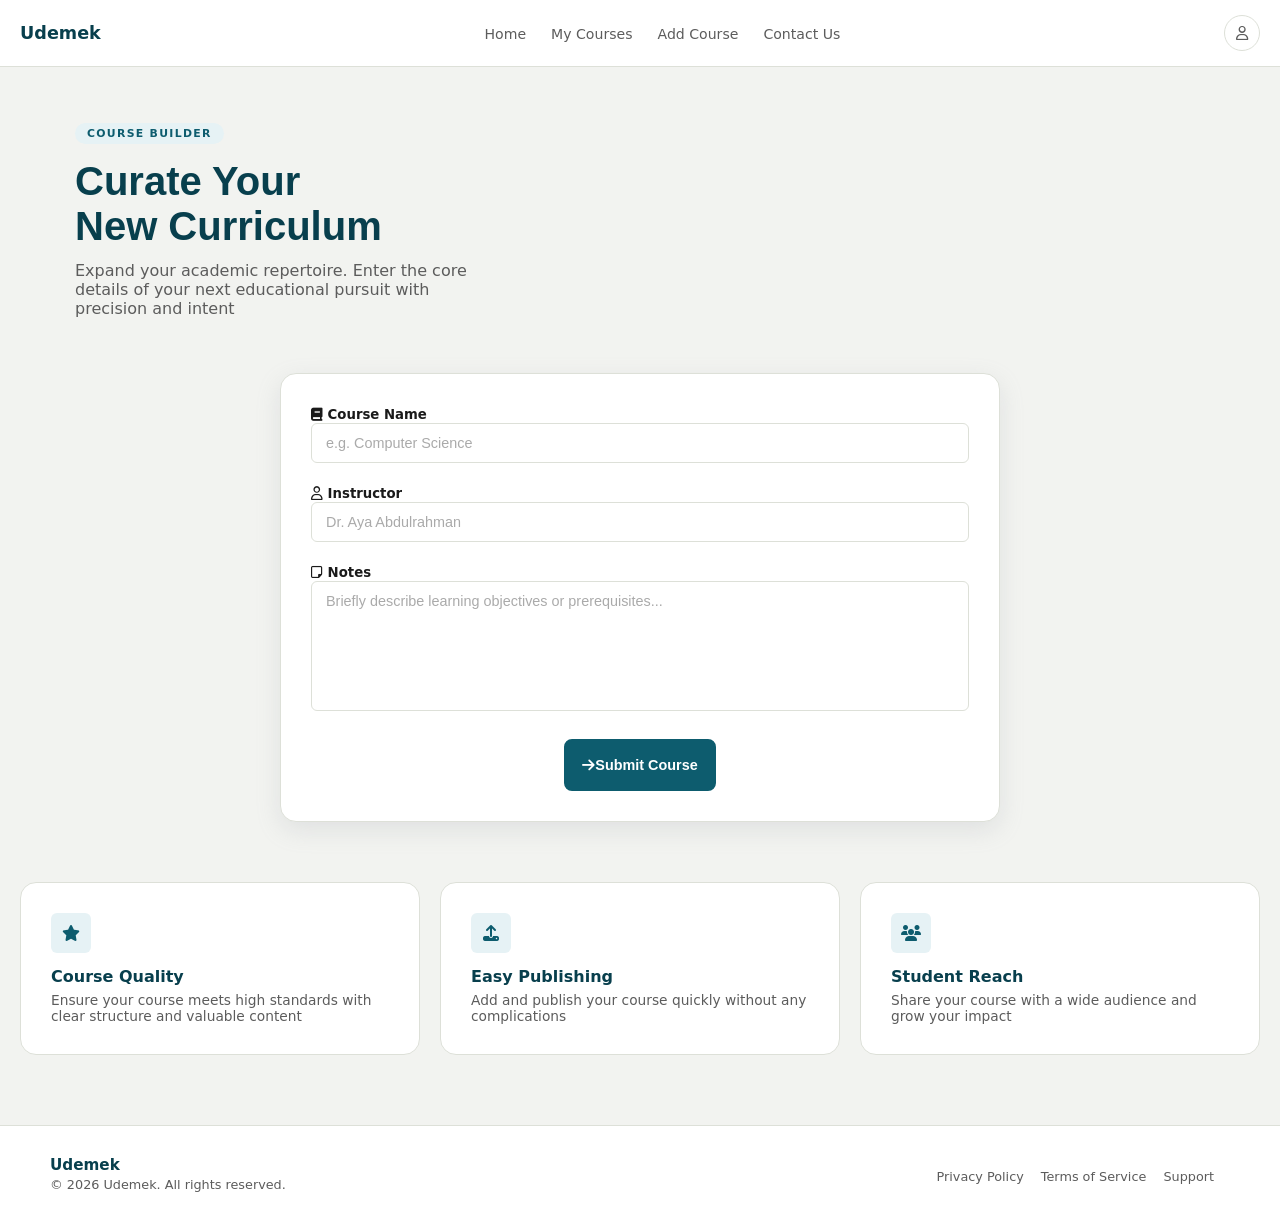
==== commit dd35c232: "change and remove something" ====
--- a/add.html
+++ b/add.html
@@ -38,31 +38,27 @@
     <main>
         <section class="add-hero">
             <div class="container">
-                <div class="add-hero-grid">
-
-                    <div>
-                        <span class="label">Course Builder </span>
-                        <h1>Curate Your<br />New Curriculum</h1>
-                        <p>
-                            Expand your academic repertoire. Enter the core details of your next
-                            educational pursuit with precision and intent
-                        </p>
-                    </div>
-
+                <div class="add-header">
+                    <span class="label">Course Builder </span>
+                    <h1>Curate Your<br />New Curriculum</h1>
+                    <p>
+                        Expand your academic repertoire. Enter the core details of your next
+                        educational pursuit with precision and intent
+                    </p>
                 </div>
 
             </div>
         </section>
 
         <!-- Form Section -->
-        <section class="form-section">
+        <section>
             <div class="container">
                 <div class="form-card">
                     <form action="#">
 
                         <!-- Course Name -->
                         <div class="form-row">
-                            <div class="form-group">
+                            <div>
                                 <label class="form-label">
                                     <i class="fa-solid fa-book"></i> Course Name
                                 </label>
@@ -72,7 +68,7 @@
 
                         <!-- Instructor -->
                         <div class="form-row ">
-                            <div class="form-group">
+                            <div>
                                 <label class="form-label">
                                     <i class="fa-regular fa-user"></i> Instructor
                                 </label>
@@ -82,7 +78,7 @@
 
                         <!-- Notes -->
                         <div class="form-row">
-                            <div class="form-group">
+                            <div>
                                 <label class="form-label">
                                     <i class="fa-regular fa-note-sticky"></i> Notes
                                 </label>
@@ -94,7 +90,7 @@
                         <!-- Footer -->
                         <div class="form-footer">
                             <button type="submit" class="btn-primary">
-                                <i class="fa-solid fa-bolt"></i> Submit Course
+                                <i class="fa-solid fa-arrow-right"></i>Submit Course
                             </button>
                         </div>
                     </form>
@@ -103,8 +99,8 @@
         </section>
 
         <section class="container">
-            <div class="feature-trio">
-                <div class="feat-card">
+            <div class="feature-two">
+                <div class="feat-cards">
                     <div class="feat-icon">
                         <i class="fa-solid fa-star"></i>
                     </div>
@@ -113,7 +109,7 @@
                     </p>
                 </div>
 
-                <div class="feat-card">
+                <div class="feat-cards">
                     <div class="feat-icon">
                         <i class="fa-solid fa-upload"></i>
                     </div>
@@ -121,7 +117,7 @@
                     <p>Add and publish your course quickly without any complications</p>
                 </div>
 
-                <div class="feat-card">
+                <div class="feat-cards">
                     <div class="feat-icon">
                         <i class="fa-solid fa-users"></i>
                     </div>
--- a/style.css
+++ b/style.css
@@ -7,7 +7,6 @@
 }
 
 html {
-    scroll-behavior: smooth;
     scrollbar-width: none;
 }
 
@@ -34,10 +33,376 @@
 
 .container {
     width: 100%;
-    margin-left: auto;
-    margin-right: auto;
     padding-left: 20px;
     padding-right: 20px;
+}
+
+
+.form-row {
+    margin-bottom: 20px;
+}
+
+
+.form-label {
+    font-size: 0.83rem;
+    font-weight: 600;
+    color: #1a1a1a;
+}
+
+.form-input,
+.form-textarea {
+    width: 100%;
+    padding: 11px 14px;
+    border: 1.5px solid #dde0d8;
+    border-radius: 6px;
+    background-color: #ffffff;
+    font-family: 'DM Sans', sans-serif;
+    font-size: 0.9rem;
+    color: #1a1a1a;
+    outline: none;
+    transition: all 0.25 ease;
+}
+
+.form-input::placeholder,
+.form-textarea::placeholder {
+    color: #aaaaaa;
+}
+
+.form-input:hover,
+.form-textarea:hover {
+    border-color: #0d5c6e;
+}
+
+
+/* Header and Nav */
+
+
+header {
+    position: sticky;
+    top: 0;
+    z-index: 1000;
+    background-color: #ffffff;
+    border-bottom: 1px solid #dde0d8;
+}
+
+.navbar {
+    display: flex;
+    align-items: center;
+    justify-content: space-between;
+    height: 66px;
+    gap: 16px;
+}
+
+.nav-brand {
+    font-weight: 700;
+    font-size: 1.1rem;
+    color: #083f4d;
+    transition: color 0.25s ease;
+}
+
+.nav-brand:hover {
+    color: #0d5c6e;
+}
+
+.nav-links {
+    display: flex;
+    align-items: center;
+    gap: 5px;
+}
+
+.nav-links a {
+    padding: 10px;
+    border-radius: 6px;
+    font-size: 0.88rem;
+    font-weight: 500;
+    color: #5c5c5c;
+    transition: all 0.25 ease;
+}
+
+.nav-links a:hover {
+    color: #0d5c6e;
+    background-color: #e6f2f5;
+}
+
+
+
+.nav-icon {
+    width: 36px;
+    height: 36px;
+    border-radius: 50%;
+    border: 1px solid #dde0d8;
+    display: flex;
+    align-items: center;
+    justify-content: center;
+    color: #5c5c5c;
+    font-size: 0.88rem;
+    transition: 0.25s ease;
+}
+
+.nav-icon:hover {
+    background-color: #e6f2f5;
+    color: #0d5c6e;
+}
+
+/* Footer */
+
+footer {
+    background-color: #ffffff;
+    padding: 30px;
+    border-top: 1px solid #dde0d8;
+}
+
+.footer-in {
+    display: flex;
+    justify-content: space-between;
+}
+
+.footer-name {
+    font-weight: 700;
+    font-size: 0.95rem;
+    color: #083f4d;
+}
+
+.footer-copy {
+    font-size: 0.8rem;
+    color: #5c5c5c;
+    margin-top: 3px;
+}
+
+.footer-links {
+    padding: 10px;
+    gap: 12px;
+}
+
+.footer-links a {
+    padding: 6px;
+    font-size: 0.8rem;
+    color: #5c5c5c;
+    transition: 0.25s ease;
+}
+
+.footer-links a:hover {
+    color: #0d5c6e;
+}
+
+/* Home Page */
+
+/* Hero Section */
+
+.hero {
+    padding: 100px;
+}
+
+.hero-grid {
+    display: grid;
+    grid-template-columns: repeat(2, 1fr);
+    gap: 35px;
+}
+
+.hero-title {
+    font-family: Verdana, Geneva, Tahoma, sans-serif;
+    font-size: 2.5rem;
+    font-size: bolder;
+    color: #083f4d;
+    margin-bottom: 15px;
+}
+
+.hero-title i {
+    color: #0d5c6e;
+}
+
+.hero-description {
+    font-size: 0.97rem;
+    color: #5c5c5c;
+    width: 420px;
+    margin-bottom: 28px;
+}
+
+
+.hero-icon {
+    display: flex;
+    flex-wrap: wrap;
+    gap: 15px;
+}
+
+.hero-icon a {
+    padding: 12px 24px;
+    border-radius: 8px;
+    font-size: 0.95rem;
+    font-weight: 500;
+    color: #ffffff;
+    background-color: #0d5c6e;
+    transition: 0.25s ease;
+}
+
+.hero-icon a:hover {
+    background-color: #083f4d;
+    color: #e6f2f5;
+}
+
+.hero-images {
+    border-radius: 16px;
+}
+
+.hero-image {
+    width: 100%;
+    height: 340px;
+    border-radius: 16px;
+}
+
+
+/* Features Section */
+
+.features {
+    padding: 56px;
+}
+
+.section-header {
+    margin-bottom: 35px;
+}
+
+.section-header h2 {
+    font-family: Verdana, Geneva, Tahoma, sans-serif;
+    font-size: 1.8rem;
+    color: #083f4d;
+    margin-bottom: 10px;
+}
+
+.section-header p {
+    color: #5c5c5c;
+}
+
+.features-grid {
+    display: grid;
+    grid-template-rows: repeat(3, 1fr);
+    gap: 20px;
+}
+
+.features-cards {
+    background-color: #ffffff;
+    border: 1px solid #dde0d8;
+    border-radius: 16px;
+    padding: 28px;
+    transition: 0.25s ease;
+}
+
+.features-cards:hover {
+    transform: scale(1.05);
+    box-shadow: rgba(13, 92, 110, 0.16) 0px 4px 12px;
+}
+
+.feature-icon {
+    width: 42px;
+    height: 42px;
+    background-color: #e6f2f5;
+    border-radius: 10px;
+    display: flex;
+    align-items: center;
+    justify-content: center;
+    font-size: 1.1rem;
+    margin-bottom: 16px;
+}
+
+.features-cards h3 {
+    font-size: 1.05rem;
+    color: #083f4d;
+    margin-bottom: 8px;
+}
+
+.features-cards p {
+    font-size: 0.88rem;
+    color: #5c5c5c;
+}
+
+
+.course-start {
+    background-color: #ffffff;
+    padding: 100px;
+    text-align: center;
+}
+
+.course-start h2 {
+    font-family: Verdana, Geneva, Tahoma, sans-serif;
+    font-size: 1.9rem;
+    color: #083f4d;
+    margin-bottom: 30px;
+}
+
+.course-actions {
+    display: flex;
+    flex-wrap: wrap;
+    gap: 15px;
+    justify-content: center;
+}
+
+.course-actions a {
+    padding: 16px;
+    border-radius: 8px;
+    font-weight: 500;
+    color: #ffffff;
+    background-color: #0d5c6e;
+    transition: 0.25s ease;
+}
+
+.course-actions a:hover {
+    background-color: #083f4d;
+    box-shadow: rgba(13, 92, 110, 0.16) 20px 5px 20px;
+}
+
+/* add page */
+
+.add-hero {
+    padding: 55px;
+}
+
+
+.add-header h1 {
+    font-family: Verdana, Geneva, Tahoma, sans-serif;
+    font-size: 2.5rem;
+    color: #083f4d;
+    margin-bottom: 12px;
+}
+
+.add-header p {
+    color: #5c5c5c;
+    width: 420px;
+}
+
+
+.label {
+    display: inline-block;
+    font-size: 0.68rem;
+    font-weight: 700;
+    letter-spacing: 0.12em;
+    text-transform: uppercase;
+    color: #0d5c6e;
+    background-color: #e6f2f5;
+    padding: 4px 12px;
+    border-radius: 20px;
+    margin-bottom: 15px;
+}
+
+
+.form-card {
+    background-color: #ffffff;
+    border: 1px solid #dde0d8;
+    border-radius: 16px;
+    padding: 30px;
+    width: 720px;
+    box-shadow: rgba(149, 157, 165, 0.2) 0px 8px 24px;
+    margin: auto;
+}
+
+
+.form-textarea {
+    height: 130px;
+}
+
+.form-footer {
+    display: flex;
+    justify-content: center;
+    align-items: center;
+    margin-top: 24px;
 }
 
 .btn-primary {
@@ -60,413 +425,14 @@
     box-shadow: 0 4px 20px rgba(13, 92, 110, 0.22);
 }
 
-.form-row {
-    display: grid;
-    grid-template-columns: 1fr;
-    gap: 20px;
-    margin-bottom: 20px;
-}
-
-
-.form-label {
-    font-size: 0.83rem;
-    font-weight: 600;
-    color: #1a1a1a;
-}
-
-.form-input,
-.form-textarea {
-    width: 100%;
-    padding: 11px 14px;
-    border: 1.5px solid #dde0d8;
-    border-radius: 6px;
-    background-color: #ffffff;
-    font-family: 'DM Sans', sans-serif;
-    font-size: 0.9rem;
-    color: #1a1a1a;
-    outline: none;
-    transition: all 0.25 ease;
-}
-
-.form input::placeholder,
-.form textarea::placeholder {
-    color: #aaaaaa;
-}
-
-.form-input:hover,
-.form-textarea:hover {
-    border-color: #0d5c6e;
-}
-
-
-/* Header and Nav */
-
-
-header {
-    position: sticky;
-    top: 0;
-    z-index: 1000;
-    background-color: #ffffff;
-    border-bottom: 1px solid #dde0d8;
-}
-
-.navbar {
-    display: flex;
-    align-items: center;
-    justify-content: space-between;
-    height: 66px;
-    gap: 16px;
-}
-
-.nav-brand {
-    font-weight: 700;
-    font-size: 1.1rem;
-    color: #083f4d;
-    transition: color 0.25s ease;
-}
-
-.nav-brand:hover {
-    color: #0d5c6e;
-}
-
-.nav-links {
-    display: flex;
-    align-items: center;
-    gap: 5px;
-}
-
-.nav-links a {
-    padding: 7px 14px;
-    border-radius: 6px;
-    font-size: 0.88rem;
-    font-weight: 500;
-    color: #5c5c5c;
-    transition: all 0.25 ease;
-}
-
-.nav-links a:hover {
-    color: #0d5c6e;
-    background-color: #e6f2f5;
-}
-
-
-
-.nav-right {
-    display: flex;
-    align-items: center;
-    gap: 8px;
-}
-
-.nav-icon {
-    width: 36px;
-    height: 36px;
-    border-radius: 50%;
-    border: 1px solid #dde0d8;
-    display: flex;
-    align-items: center;
-    justify-content: center;
-    color: #5c5c5c;
-    font-size: 0.88rem;
-    transition: 0.25s ease;
-}
-
-.nav-icon:hover {
-    background-color: #e6f2f5;
-    color: #0d5c6e;
-}
-
-/* Footer */
-
-footer {
-    background-color: #ffffff;
-    padding: 30px;
-    border-top: 1px solid #dde0d8;
-}
-
-.footer-in {
-    display: flex;
-    justify-content: space-between;
-}
-
-.footer-name {
-    font-weight: 700;
-    font-size: 0.95rem;
-    color: #083f4d;
-}
-
-.footer-copy {
-    font-size: 0.8rem;
-    color: #5c5c5c;
-    margin-top: 3px;
-}
-
-.footer-links {
-    padding: 10px;
-    gap: 12px;
-}
-
-.footer-links a {
-    padding: 6px;
-    font-size: 0.8rem;
-    color: #5c5c5c;
-    transition: 0.25s ease;
-}
-
-.footer-links a:hover {
-    color: #0d5c6e;
-}
-
-/* Home Page */
-
-/* Hero Section */
-
-.hero {
-    padding: 100px;
-}
-
-.hero-grid {
-    display: grid;
-    grid-template-columns: repeat(2, 1fr);
-    gap: 35px;
-}
-
-.hero-title {
-    font-family: Verdana, Geneva, Tahoma, sans-serif;
-    font-size: 2.5rem;
-    font-size: bolder;
-    color: #083f4d;
-    margin-bottom: 15px;
-}
-
-.hero-title i {
-    color: #0d5c6e;
-}
-
-.hero-description {
-    font-size: 0.97rem;
-    color: #5c5c5c;
-    width: 420px;
-    margin-bottom: 28px;
-}
-
-
-.hero-cta {
-    display: flex;
-    flex-wrap: wrap;
-    gap: 15px;
-}
-
-.hero-cta a {
-    padding: 12px 24px;
-    border-radius: 8px;
-    font-size: 0.95rem;
-    font-weight: 500;
-    color: #ffffff;
-    background-color: #0d5c6e;
-    transition: 0.25s ease;
-}
-
-.hero-cta a:hover {
-    background-color: #083f4d;
-    color: #e6f2f5;
-}
-
-.hero-image-wrap {
-    border-radius: 16px;
-}
-
-.hero-image {
-    width: 100%;
-    height: 340px;
-    border-radius: 16px;
-    object-fit: cover;
-}
-
-
-/* Features Section */
-
-.features {
-    padding: 56px;
-}
-
-.section-header {
-    margin-bottom: 35px;
-}
-
-.section-header h2 {
-    font-family: Verdana, Geneva, Tahoma, sans-serif;
-    font-size: 1.8rem;
-    color: #083f4d;
-    margin-bottom: 10px;
-}
-
-.section-header p {
-    color: #5c5c5c;
-}
-
-.bento-grid {
-    display: grid;
-    grid-template-rows: repeat(3, 1fr);
-    gap: 20px;
-}
-
-.bento-card {
-    background-color: #ffffff;
-    border: 1px solid #dde0d8;
-    border-radius: 16px;
-    padding: 28px;
-    transition: 0.25s ease;
-}
-
-.bento-card:hover {
-    transform: scale(1.05);
-    box-shadow: rgba(13, 92, 110, 0.16) 0px 4px 12px;
-}
-
-.bento-icon {
-    width: 42px;
-    height: 42px;
-    background-color: #e6f2f5;
-    border-radius: 10px;
-    display: flex;
-    align-items: center;
-    justify-content: center;
-    font-size: 1.1rem;
-    margin-bottom: 16px;
-}
-
-.bento-card h3 {
-    font-size: 1.05rem;
-    color: #083f4d;
-    margin-bottom: 8px;
-}
-
-.bento-card p {
-    font-size: 0.88rem;
-    color: #5c5c5c;
-}
-
-.bento-card-dark p {
-    color: rgba(255, 255, 255, 0.82);
-}
-
-/* CTA Banner */
-
-.cta-banner {
-    background-color: #ffffff;
-    padding: 100px;
-    text-align: center;
-}
-
-.cta-banner h2 {
-    font-family: Verdana, Geneva, Tahoma, sans-serif;
-    font-size: 1.9rem;
-    color: #083f4d;
-    margin-bottom: 12px;
-}
-
-.cta-banner p {
-    color: #5c5c5c;
-    max-width: 480px;
-    margin: auto;
-    margin-bottom: 30px;
-}
-
-.cta-actions {
-    display: flex;
-    flex-wrap: wrap;
-    gap: 15px;
-    justify-content: center;
-}
-
-.cta-actions a {
-    padding: 12px 24px;
-    border-radius: 8px;
-    font-weight: 500;
-    color: #ffffff;
-    background-color: #0d5c6e;
-    transition: 0.25s ease;
-}
-
-.cta-actions a:hover {
-    background-color: #083f4d;
-    box-shadow: rgba(13, 92, 110, 0.16) 20px 5px 20px;
-}
-
-/* add page */
-
-.add-hero {
-    padding: 48px;
-}
-
-.add-hero-grid {
-    display: grid;
-    grid-template-columns: repeat(2, 1fr);
-    gap: 350px;
-}
-
-.label {
-    display: inline-block;
-    font-size: 0.68rem;
-    font-weight: 700;
-    letter-spacing: 0.12em;
-    text-transform: uppercase;
-    color: #0d5c6e;
-    background-color: #e6f2f5;
-    padding: 4px 12px;
-    border-radius: 20px;
-    margin-bottom: 10px;
-}
-
-.add-hero-grid h1 {
-    font-family: Verdana, Geneva, Tahoma, sans-serif;
-    font-size: 2.5rem;
-    color: #083f4d;
-    margin-bottom: 12px;
-}
-
-.add-hero-grid p {
-    color: #5c5c5c;
-    width: 420px;
-}
-
-
-.form-section {
-    padding: 36px;
-}
-
-.form-card {
-    background-color: #ffffff;
-    border: 1px solid #dde0d8;
-    border-radius: 16px;
-    padding: 30px;
-    width: 720px;
-    box-shadow: rgba(149, 157, 165, 0.2) 0px 8px 24px;
-    margin-left: auto;
-    margin-right: auto;
-}
-
-
-.form-textarea {
-    height: 130px;
-}
-
-.form-footer {
-    display: flex;
-    flex-direction: column;
-    justify-content: center;
-    align-items: center;
-    margin-top: 24px;
-}
-
-
-.feature-trio {
+
+.feature-two {
     display: grid;
     grid-template-columns: repeat(3, 1fr);
     gap: 20px;
 }
 
-.feat-card {
+.feat-cards {
     background-color: #ffffff;
     border: 1px solid #dde0d8;
     border-radius: 16px;
@@ -476,7 +442,7 @@
     margin-bottom: 70px;
 }
 
-.feat-card:hover {
+.feat-cards:hover {
     transform: translateY(2px);
     box-shadow: rgba(13, 92, 110, 0.08) 0px 7px 29px 0px;
 }
@@ -494,13 +460,13 @@
     margin-bottom: 14px;
 }
 
-.feat-card h3 {
+.feat-cards h3 {
     font-size: 1rem;
     color: #083f4d;
     margin-bottom: 6px;
 }
 
-.feat-card p {
+.feat-cards p {
     font-size: 0.86rem;
     color: #5c5c5c;
 }
@@ -512,7 +478,7 @@
     padding: 50px;
 }
 
-.page-header-inner {
+.page-header-in {
     display: grid;
     grid-template-columns: 1fr auto;
     gap: 20px;
@@ -536,7 +502,7 @@
     padding: 16px;
     background-color: #0d5c6e;
     color: #ffffff;
-    border: 2px solid #0d5c6e;
+    border: 1px solid #0d5c6e;
     border-radius: 8px;
     font-family: 'DM Sans', sans-serif;
     font-size: 0.9rem;
@@ -579,9 +545,6 @@
     color: #4B5563;
 }
 
-.card-value-container {
-    gap: 10px;
-}
 
 .card-number {
     font-size: 42px;
@@ -635,7 +598,7 @@
 
 /*  Table in my courses */
 
-.table-wrapper {
+.table {
     background-color: #ffffff;
     border: 1px solid #dde0d8;
     border-radius: 16px;
@@ -647,9 +610,6 @@
     width: 100%;
 }
 
-.courses-table thead {
-    border-bottom: 1px solid #dde0d8;
-}
 
 .courses-table thead th {
     padding: 20px;
@@ -676,7 +636,7 @@
     color: #1a1a1a;
 }
 
-.td-name-cell {
+.td-course {
     display: flex;
     align-items: center;
     gap: 15px;
@@ -705,7 +665,7 @@
 }
 
 
-.pagination {
+.table-links {
     display: flex;
     align-items: center;
     justify-content: center;
@@ -714,7 +674,7 @@
     color: #5c5c5c;
 }
 
-.pagination-buttons {
+.table-buttons {
     display: flex;
     gap: 6px;
 }
@@ -813,7 +773,7 @@
 }
 
 .contact-detail i {
-    width: 16px;
+    width: 20px;
 }
 
 .social-row {
@@ -871,7 +831,7 @@
     background-color: #083f4d;
 }
 
-.inquiries-section {
+/* .inquiries-section {
     padding-bottom: 60px;
 }
 
@@ -927,7 +887,7 @@
 .inquiry-card p {
     font-size: 0.86rem;
     color: #5c5c5c;
-}
+} */
 
 /* Responsive */
 
@@ -971,7 +931,7 @@
         gap: 4px;
     }
 
-    /* ── Home · Hero ── */
+
     .hero {
         padding: 36px;
     }
@@ -989,26 +949,26 @@
         width: 100%;
     }
 
-    /* ── Home · Features ── */
+
     .features {
         padding: 32px;
     }
 
-    .bento-grid {
+    .features-grid {
         display: grid;
         grid-template-rows: 1fr;
     }
 
-    /* ── Home · CTA ── */
-    .cta-banner {
+
+    .ccourse-start {
         padding: 48px;
     }
 
-    .cta-banner h2 {
+    .course-start h2 {
         font-size: 1.4rem;
     }
 
-    .cta-actions {
+    .course-actions {
         display: grid;
         grid-template-rows: 1fr;
     }
@@ -1018,7 +978,7 @@
         padding: 24px;
     }
 
-    .page-header-inner {
+    .page-header-in {
         grid-template-columns: 1fr;
     }
 
@@ -1052,35 +1012,26 @@
         padding: 28px;
     }
 
-    .add-hero-grid {
+    .add-header {
         display: grid;
         grid-template-columns: 1fr;
     }
 
-    .add-hero-grid h1 {
+    .add-header h1 {
         font-size: 1.8rem;
     }
 
-    .add-hero-grid p {
+    .add-header p {
         width: 100%;
     }
 
-    .form-section {
-        padding: 16px;
-    }
-
-    .feature-trio {
+    .form-card {
+        width: 100%;
+    }
+
+    .feature-two {
         display: grid;
         grid-template-columns: 1fr;
-    }
-
-    .form-card {
-        width: 100%;
-    }
-
-    .feat-card {
-        margin-top: 40px;
-        margin-bottom: 60px;
     }
 
 
@@ -1105,11 +1056,6 @@
 
     .info-card {
         height: auto;
-    }
-
-    .inquiry-grid {
-        grid-template-columns: 1fr;
-        padding: 20px;
     }
 }
 
@@ -1132,7 +1078,7 @@
         padding: 6px 10px;
     }
 
-    /* ── Home · Hero ── */
+
     .hero {
         padding: 56px;
     }
@@ -1145,13 +1091,12 @@
         font-size: 2rem;
     }
 
-    /* ── Home · Features ── */
+
     .features {
         padding: 40px;
     }
 
-    /* ── Home · CTA ── */
-    .cta-banner {
+    .course-start {
         padding: 64px;
     }
 
@@ -1169,7 +1114,7 @@
         gap: 20px;
     }
 
-    .table-wrapper {
+    .table {
         margin-bottom: 115px;
     }
 
@@ -1178,11 +1123,11 @@
         padding: 32px 0;
     }
 
-    .add-hero-grid {
+    .add-header {
         gap: 40px;
     }
 
-    .add-hero-grid p {
+    .add-header p {
         width: 100%;
     }
 
@@ -1190,18 +1135,13 @@
         width: 90%;
     }
 
-    .feature-trio {
+    .feature-two {
         grid-template-columns: repeat(2, 1fr);
         padding: 20px;
         gap: 20px;
         margin: auto;
     }
 
-    .feat-card {
-        margin-top: 20px;
-        margin-bottom: 30px;
-    }
-
 
     /* ── Contact ── */
     .contact-page-header {
@@ -1215,15 +1155,12 @@
 
     .contact-grid {
         padding: 20px;
-    }
-
-
-    .inquiry-grid {
-        grid-template-columns: repeat(2, 1fr);
-        padding: 20px;
-    }
-
-    .inquiry-card {
-        margin-bottom: 20px;
+        display: grid;
+        grid-template-columns: 1fr;
+        gap: 100px;
+    }
+
+    .contact-form-card {
+        margin-bottom: 235px;
     }
 }
